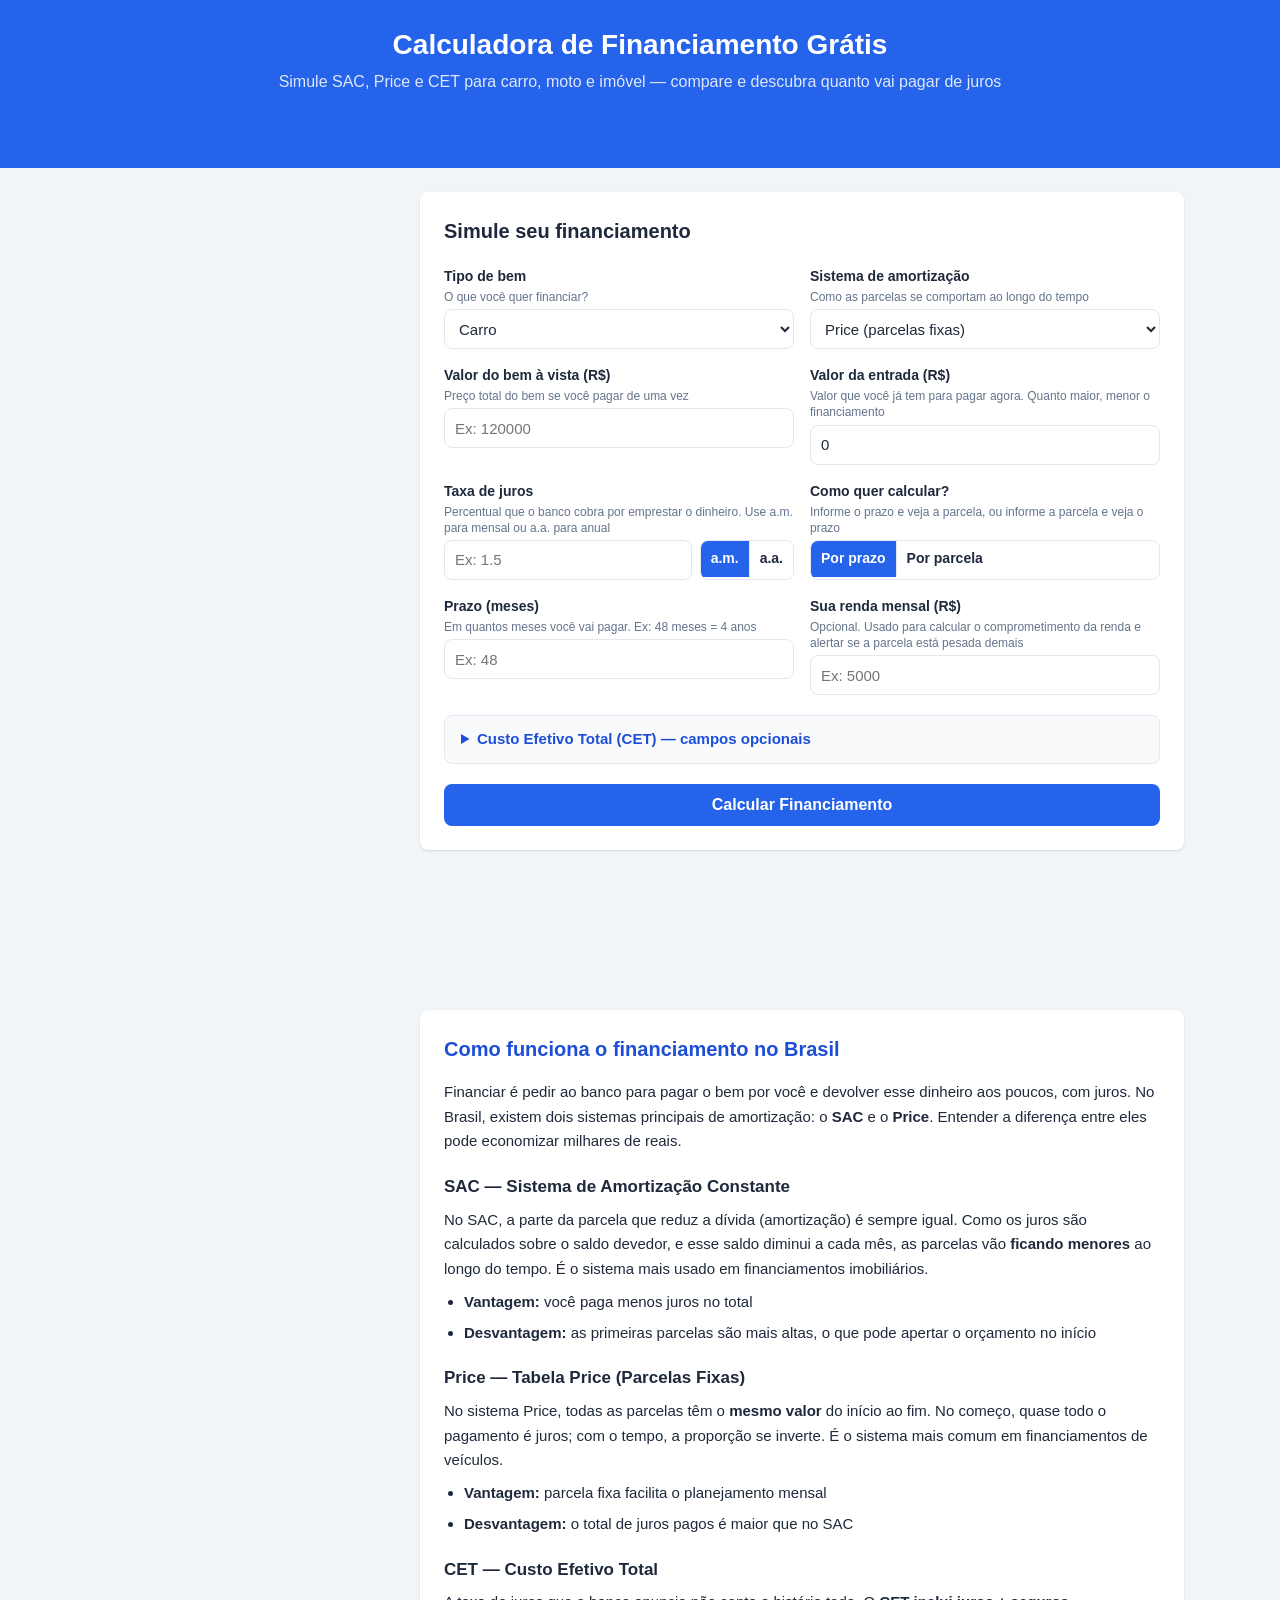
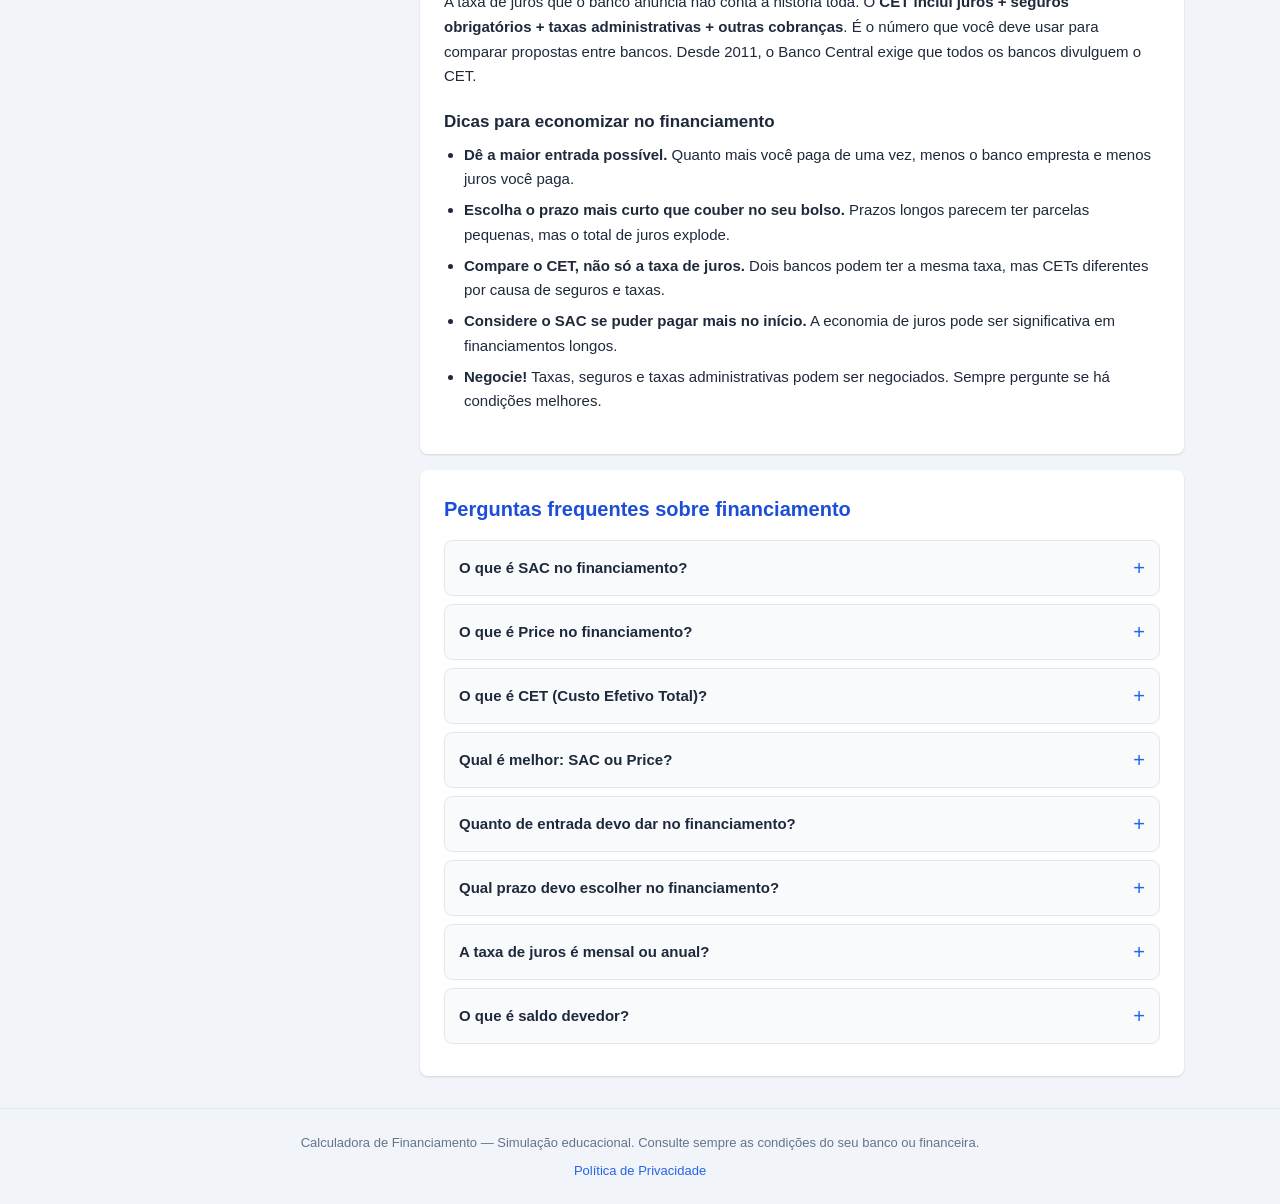
==== index.html @ e9dff0db "Adicionar modo por parcela, análise de comprometimento de renda e alertas" ====
<!DOCTYPE html>
<html lang="pt-BR">
<head>
  <meta charset="UTF-8">
  <meta name="viewport" content="width=device-width, initial-scale=1.0">
  <title>Calculadora de Financiamento Grátis — Simule SAC, Price e CET | Carro, Moto e Imóvel</title>
  <meta name="description" content="Calculadora de financiamento grátis com SAC, Price e CET. Simule parcelas de carro, moto e imóvel, compare os dois sistemas e veja quanto vai pagar de juros.">
  <meta name="keywords" content="calculadora financiamento, simulador financiamento, financiamento carro, financiamento moto, financiamento imóvel, SAC, Price, tabela price, CET, custo efetivo total, parcelas financiamento, juros financiamento, calculadora financiamento habitacional, simulador financiamento veículo">
  <link rel="canonical" href="https://calculadoradefinanciamento.netlify.app">
  <meta name="google-adsense-account" content="ca-pub-4988165679806481">
  <meta property="og:title" content="Calculadora de Financiamento Grátis — Simule SAC, Price e CET">
  <meta property="og:description" content="Simule financiamento de carro, moto e imóvel com SAC, Price e CET. Compare os dois sistemas e descubra quanto vai pagar de juros.">
  <meta property="og:type" content="website">
  <meta property="og:locale" content="pt_BR">
  <meta property="og:url" content="https://calculadoradefinanciamento.netlify.app">
  <meta property="og:site_name" content="Calculadora de Financiamento">
  <meta name="twitter:card" content="summary">
  <meta name="twitter:title" content="Calculadora de Financiamento Grátis — Simule SAC, Price e CET">
  <meta name="twitter:description" content="Simule financiamento de carro, moto e imóvel com SAC, Price e CET. Compare e descubra quanto vai pagar de juros.">
  <script type="application/ld+json">
  {
    "@context": "https://schema.org",
    "@type": "WebApplication",
    "name": "Calculadora de Financiamento",
    "url": "https://calculadoradefinanciamento.netlify.app",
    "description": "Simulador de financiamento brasileiro com SAC, Price e CET para veículos e imóveis",
    "applicationCategory": "FinanceApplication",
    "operatingSystem": "Web Browser",
    "offers": {
      "@type": "Offer",
      "price": "0",
      "priceCurrency": "BRL"
    }
  }
  </script>
  <script type="application/ld+json">
  {
    "@context": "https://schema.org",
    "@type": "FAQPage",
    "mainEntity": [
      {
        "@type": "Question",
        "name": "O que é SAC no financiamento?",
        "acceptedAnswer": {
          "@type": "Answer",
          "text": "SAC (Sistema de Amortização Constante) é um sistema onde a parte de amortização da parcela é sempre igual, mas os juros diminuem ao longo do tempo. Por isso, as parcelas vão ficando menores a cada mês."
        }
      },
      {
        "@type": "Question",
        "name": "O que é Price no financiamento?",
        "acceptedAnswer": {
          "@type": "Answer",
          "text": "O Sistema Price (Tabela Price) é um sistema onde todas as parcelas têm o mesmo valor do início ao fim do financiamento. Isso facilita o planejamento mensal, mas o total de juros pagos costuma ser maior que no SAC."
        }
      },
      {
        "@type": "Question",
        "name": "O que é CET (Custo Efetivo Total)?",
        "acceptedAnswer": {
          "@type": "Answer",
          "text": "O CET é o custo real do financiamento, incluindo não só os juros, mas também seguros obrigatórios, taxas administrativas e outras cobranças. Ele é sempre maior que a taxa de juros nominal e é a melhor forma de comparar propostas de diferentes bancos."
        }
      },
      {
        "@type": "Question",
        "name": "Qual é melhor: SAC ou Price?",
        "acceptedAnswer": {
          "@type": "Answer",
          "text": "No SAC você paga menos juros no total, mas as primeiras parcelas são mais altas. No Price as parcelas são fixas e mais fáceis de planejar, mas o custo total é maior. Use nossa calculadora para comparar os dois e ver qual se adapta melhor ao seu orçamento."
        }
      },
      {
        "@type": "Question",
        "name": "Quanto de entrada devo dar no financiamento?",
        "acceptedAnswer": {
          "@type": "Answer",
          "text": "Recomendamos a maior entrada possível. No mínimo, os bancos costumam exigir 20% para veículos e 20% a 30% para imóveis. Quanto maior a entrada, menor o valor financiado e menor o total de juros pagos."
        }
      },
      {
        "@type": "Question",
        "name": "Qual prazo devo escolher no financiamento?",
        "acceptedAnswer": {
          "@type": "Answer",
          "text": "Escolha o prazo mais curto que caiba no seu orçamento. Prazos longos reduzem a parcela, mas aumentam muito o total de juros. Por exemplo, um financiamento de 48 meses pode custar até 50% menos em juros que um de 72 meses."
        }
      },
      {
        "@type": "Question",
        "name": "A taxa de juros é mensal ou anual?",
        "acceptedAnswer": {
          "@type": "Answer",
          "text": "Depende do banco. Alguns anunciam a taxa anual (a.a.), outros a mensal (a.m.). Para comparar, divida a taxa anual por 12 para ter a equivalente mensal. Por exemplo: 18% a.a. é aproximadamente 1,5% a.m."
        }
      },
      {
        "@type": "Question",
        "name": "O que é saldo devedor?",
        "acceptedAnswer": {
          "@type": "Answer",
          "text": "Saldo devedor é o valor que você ainda deve ao banco. A cada parcela paga, uma parte reduz o saldo devedor (amortização) e outra parte vai para o banco como juros."
        }
      }
    ]
  }
  </script>
  <script type="application/ld+json">
  {
    "@context": "https://schema.org",
    "@type": "BreadcrumbList",
    "itemListElement": [
      {
        "@type": "ListItem",
        "position": 1,
        "name": "Calculadora de Financiamento",
        "item": "https://calculadoradefinanciamento.netlify.app"
      }
    ]
  }
  </script>
  <link rel="stylesheet" href="style.css">

  <script async src="https://pagead2.googlesyndication.com/pagead/js/adsbygoogle.js?client=ca-pub-4988165679806481" crossorigin="anonymous"></script>
</head>
<body>
  <header>
    <div class="container">
      <h1>Calculadora de Financiamento Grátis</h1>
      <p class="subtitle">Simule SAC, Price e CET para carro, moto e imóvel — compare e descubra quanto vai pagar de juros</p>
    </div>
    <div class="ad-slot ad-header container">
      <ins class="adsbygoogle"
        style="display:block"
        data-ad-client="ca-pub-4988165679806481"
        data-ad-slot="XXXXXXXXXX"
        data-ad-format="horizontal"
        data-full-width-responsive="true"></ins>
    </div>
  </header>

  <main class="container">
    <div class="layout">
      <aside class="sidebar">
        <div class="ad-slot ad-sidebar">
          <ins class="adsbygoogle"
            style="display:block"
            data-ad-client="ca-pub-4988165679806481"
            data-ad-slot="XXXXXXXXXX"
            data-ad-format="rectangle"></ins>
        </div>
      </aside>

      <div class="content">
        <section class="form-section">
          <h2>Simule seu financiamento</h2>
          <form id="calc-form" novalidate>
            <div class="form-grid">
              <div class="form-group">
                <label for="tipo-bem">Tipo de bem</label>
                <span class="hint">O que você quer financiar?</span>
                <select id="tipo-bem" required>
                  <option value="carro">Carro</option>
                  <option value="moto">Moto</option>
                  <option value="imovel">Imóvel</option>
                  <option value="outro">Outro</option>
                </select>
              </div>

              <div class="form-group">
                <label for="sistema">Sistema de amortização</label>
                <span class="hint">Como as parcelas se comportam ao longo do tempo</span>
                <select id="sistema" required>
                  <option value="price">Price (parcelas fixas)</option>
                  <option value="sac">SAC (parcelas decrescentes)</option>
                  <option value="comparar">Comparar SAC vs Price</option>
                </select>
              </div>

              <div class="form-group">
                <label for="valor-vista">Valor do bem à vista (R$)</label>
                <span class="hint">Preço total do bem se você pagar de uma vez</span>
                <input type="number" id="valor-vista" min="0" step="0.01" placeholder="Ex: 120000" required>
              </div>

              <div class="form-group">
                <label for="entrada">Valor da entrada (R$)</label>
                <span class="hint">Valor que você já tem para pagar agora. Quanto maior, menor o financiamento</span>
                <input type="number" id="entrada" min="0" step="0.01" value="0" placeholder="Ex: 30000" required>
              </div>

              <div class="form-group">
                <label for="taxa-juros">Taxa de juros</label>
                <span class="hint">Percentual que o banco cobra por emprestar o dinheiro. Use a.m. para mensal ou a.a. para anual</span>
                <div class="input-row">
                  <input type="number" id="taxa-juros" min="0" step="0.01" placeholder="Ex: 1.5" required>
                  <div class="toggle-group">
                    <input type="radio" name="periodo-taxa" id="taxa-mensal" value="monthly" checked>
                    <label for="taxa-mensal" class="toggle-label">a.m.</label>
                    <input type="radio" name="periodo-taxa" id="taxa-anual" value="annual">
                    <label for="taxa-anual" class="toggle-label">a.a.</label>
                  </div>
                </div>
              </div>

              <div class="form-group">
                <label>Como quer calcular?</label>
                <span class="hint">Informe o prazo e veja a parcela, ou informe a parcela e veja o prazo</span>
                <div class="toggle-group mode-toggle">
                  <input type="radio" name="calc-mode" id="mode-prazo" value="prazo" checked>
                  <label for="mode-prazo" class="toggle-label">Por prazo</label>
                  <input type="radio" name="calc-mode" id="mode-parcela" value="parcela">
                  <label for="mode-parcela" class="toggle-label">Por parcela</label>
                </div>
              </div>

              <div class="form-group" id="group-prazo">
                <label for="prazo">Prazo (meses)</label>
                <span class="hint">Em quantos meses você vai pagar. Ex: 48 meses = 4 anos</span>
                <input type="number" id="prazo" min="1" max="420" placeholder="Ex: 48">
              </div>

              <div class="form-group hidden" id="group-parcela">
                <label for="parcela-desejada">Parcela que você pode pagar (R$)</label>
                <span class="hint">Informe o valor mensal que cabe no seu bolso e veja quanto tempo leva e quanto de juros paga</span>
                <input type="number" id="parcela-desejada" min="0" step="0.01" placeholder="Ex: 2000">
              </div>

              <div class="form-group">
                <label for="renda-mensal">Sua renda mensal (R$)</label>
                <span class="hint">Opcional. Usado para calcular o comprometimento da renda e alertar se a parcela está pesada demais</span>
                <input type="number" id="renda-mensal" min="0" step="0.01" placeholder="Ex: 5000">
              </div>
            </div>

            <details class="cet-section">
              <summary>Custo Efetivo Total (CET) — campos opcionais</summary>
              <p class="cet-hint">O CET é o custo real do financiamento. Ele inclui não só os juros, mas também seguros e taxas que o banco cobra. Preencha se quiser saber o custo total real do seu contrato.</p>
              <div class="form-grid">
                <div class="form-group">
                  <label for="seguro-mip">Seguro MIP (R$/mês)</label>
                  <span class="hint">Morte e Invalidez Permanente — seguro obrigatório em imóveis que quita a dívida se algo acontecer com você</span>
                  <input type="number" id="seguro-mip" min="0" step="0.01" value="0">
                </div>
                <div class="form-group">
                  <label for="seguro-dfi">Seguro DFI (R$/mês)</label>
                  <span class="hint">Danos Físicos ao Imóvel — seguro contra incêndio, desabamento etc. Obrigatório em financiamento imobiliário</span>
                  <input type="number" id="seguro-dfi" min="0" step="0.01" value="0">
                </div>
                <div class="form-group">
                  <label for="taxa-adm">Taxa administrativa (R$/mês)</label>
                  <span class="hint">Taxa mensal que o banco cobra para manter o contrato ativo</span>
                  <input type="number" id="taxa-adm" min="0" step="0.01" value="0">
                </div>
                <div class="form-group">
                  <label for="taxa-abertura">Tx. abert. crédito (R$ único)</label>
                  <span class="hint">Taxa cobrada uma única vez na assinatura do contrato, descontada do valor liberado</span>
                  <input type="number" id="taxa-abertura" min="0" step="0.01" value="0">
                </div>
              </div>
            </details>

            <div id="form-error" class="form-error hidden" role="alert"></div>

            <button type="submit" class="btn-primary">Calcular Financiamento</button>
          </form>
        </section>

        <div class="ad-slot ad-mid">
          <ins class="adsbygoogle"
            style="display:block"
            data-ad-client="ca-pub-4988165679806481"
            data-ad-slot="XXXXXXXXXX"
            data-ad-format="auto"
            data-full-width-responsive="true"></ins>
        </div>

        <section id="results" class="results hidden" aria-live="polite"></section>

        <div class="ad-slot ad-bottom">
          <ins class="adsbygoogle"
            style="display:block"
            data-ad-client="ca-pub-4988165679806481"
            data-ad-slot="XXXXXXXXXX"
            data-ad-format="auto"
            data-full-width-responsive="true"></ins>
        </div>

        <section class="content-section">
          <h2>Como funciona o financiamento no Brasil</h2>
          <p>Financiar é pedir ao banco para pagar o bem por você e devolver esse dinheiro aos poucos, com juros. No Brasil, existem dois sistemas principais de amortização: o <strong>SAC</strong> e o <strong>Price</strong>. Entender a diferença entre eles pode economizar milhares de reais.</p>

          <h3>SAC — Sistema de Amortização Constante</h3>
          <p>No SAC, a parte da parcela que reduz a dívida (amortização) é sempre igual. Como os juros são calculados sobre o saldo devedor, e esse saldo diminui a cada mês, as parcelas vão <strong>ficando menores</strong> ao longo do tempo. É o sistema mais usado em financiamentos imobiliários.</p>
          <ul>
            <li><strong>Vantagem:</strong> você paga menos juros no total</li>
            <li><strong>Desvantagem:</strong> as primeiras parcelas são mais altas, o que pode apertar o orçamento no início</li>
          </ul>

          <h3>Price — Tabela Price (Parcelas Fixas)</h3>
          <p>No sistema Price, todas as parcelas têm o <strong>mesmo valor</strong> do início ao fim. No começo, quase todo o pagamento é juros; com o tempo, a proporção se inverte. É o sistema mais comum em financiamentos de veículos.</p>
          <ul>
            <li><strong>Vantagem:</strong> parcela fixa facilita o planejamento mensal</li>
            <li><strong>Desvantagem:</strong> o total de juros pagos é maior que no SAC</li>
          </ul>

          <h3>CET — Custo Efetivo Total</h3>
          <p>A taxa de juros que o banco anuncia não conta a história toda. O <strong>CET inclui juros + seguros obrigatórios + taxas administrativas + outras cobranças</strong>. É o número que você deve usar para comparar propostas entre bancos. Desde 2011, o Banco Central exige que todos os bancos divulguem o CET.</p>

          <h3>Dicas para economizar no financiamento</h3>
          <ul>
            <li><strong>Dê a maior entrada possível.</strong> Quanto mais você paga de uma vez, menos o banco empresta e menos juros você paga.</li>
            <li><strong>Escolha o prazo mais curto que couber no seu bolso.</strong> Prazos longos parecem ter parcelas pequenas, mas o total de juros explode.</li>
            <li><strong>Compare o CET, não só a taxa de juros.</strong> Dois bancos podem ter a mesma taxa, mas CETs diferentes por causa de seguros e taxas.</li>
            <li><strong>Considere o SAC se puder pagar mais no início.</strong> A economia de juros pode ser significativa em financiamentos longos.</li>
            <li><strong>Negocie!</strong> Taxas, seguros e taxas administrativas podem ser negociados. Sempre pergunte se há condições melhores.</li>
          </ul>
        </section>

        <section class="content-section faq-section">
          <h2>Perguntas frequentes sobre financiamento</h2>

          <details class="faq-item">
            <summary>O que é SAC no financiamento?</summary>
            <p>SAC (Sistema de Amortização Constante) é um sistema onde a parte de amortização da parcela é sempre igual, mas os juros diminuem ao longo do tempo. Por isso, as parcelas vão ficando menores a cada mês.</p>
          </details>

          <details class="faq-item">
            <summary>O que é Price no financiamento?</summary>
            <p>O Sistema Price (Tabela Price) é um sistema onde todas as parcelas têm o mesmo valor do início ao fim do financiamento. Isso facilita o planejamento mensal, mas o total de juros pagos costuma ser maior que no SAC.</p>
          </details>

          <details class="faq-item">
            <summary>O que é CET (Custo Efetivo Total)?</summary>
            <p>O CET é o custo real do financiamento, incluindo não só os juros, mas também seguros obrigatórios, taxas administrativas e outras cobranças. Ele é sempre maior que a taxa de juros nominal e é a melhor forma de comparar propostas de diferentes bancos.</p>
          </details>

          <details class="faq-item">
            <summary>Qual é melhor: SAC ou Price?</summary>
            <p>No SAC você paga menos juros no total, mas as primeiras parcelas são mais altas. No Price as parcelas são fixas e mais fáceis de planejar, mas o custo total é maior. Use nossa calculadora para comparar os dois e ver qual se adapta melhor ao seu orçamento.</p>
          </details>

          <details class="faq-item">
            <summary>Quanto de entrada devo dar no financiamento?</summary>
            <p>Recomendamos a maior entrada possível. No mínimo, os bancos costumam exigir 20% para veículos e 20% a 30% para imóveis. Quanto maior a entrada, menor o valor financiado e menor o total de juros pagos.</p>
          </details>

          <details class="faq-item">
            <summary>Qual prazo devo escolher no financiamento?</summary>
            <p>Escolha o prazo mais curto que caiba no seu orçamento. Prazos longos reduzem a parcela, mas aumentam muito o total de juros. Por exemplo, um financiamento de 48 meses pode custar até 50% menos em juros que um de 72 meses, para a mesma taxa.</p>
          </details>

          <details class="faq-item">
            <summary>A taxa de juros é mensal ou anual?</summary>
            <p>Depende do banco. Alguns anunciam a taxa anual (a.a.), outros a mensal (a.m.). Para comparar, divida a taxa anual por 12 para ter a equivalente mensal. Por exemplo: 18% a.a. ≈ 1,5% a.m. Essa conversão é aproximada — a taxa mensal real é ligeiramente menor.</p>
          </details>

          <details class="faq-item">
            <summary>O que é saldo devedor?</summary>
            <p>Saldo devedor é o valor que você ainda deve ao banco. A cada parcela paga, uma parte reduz o saldo devedor (amortização) e outra parte vai para o banco como juros. Acompanhar o saldo devedor ajuda a entender quanto ainda falta pagar.</p>
          </details>
        </section>
      </div>
    </div>
  </main>

  <footer>
    <div class="container">
      <p>Calculadora de Financiamento — Simulação educacional. Consulte sempre as condições do seu banco ou financeira.</p>
      <p class="footer-links"><a href="privacidade.html">Política de Privacidade</a></p>
    </div>
  </footer>

  <script src="app.js"></script>
</body>
</html>
---- style.css ----
:root {
  --primary: #2563eb;
  --primary-dark: #1d4ed8;
  --primary-light: #dbeafe;
  --success: #059669;
  --success-light: #d1fae5;
  --danger: #dc2626;
  --danger-light: #fee2e2;
  --warning: #d97706;
  --warning-light: #fef3c7;
  --success: #059669;
  --success-light: #d1fae5;
  --info: #0284c7;
  --info-light: #e0f2fe;;
  --bg: #f1f5f9;
  --surface: #ffffff;
  --text: #1e293b;
  --text-muted: #64748b;
  --border: #e2e8f0;
  --shadow: 0 1px 3px rgba(0, 0, 0, 0.08), 0 1px 2px rgba(0, 0, 0, 0.06);
  --shadow-md: 0 4px 6px rgba(0, 0, 0, 0.07), 0 2px 4px rgba(0, 0, 0, 0.06);
  --radius: 8px;
}

*,
*::before,
*::after {
  box-sizing: border-box;
  margin: 0;
  padding: 0;
}

body {
  font-family: -apple-system, BlinkMacSystemFont, "Segoe UI", Roboto, "Helvetica Neue", Arial, sans-serif;
  background: var(--bg);
  color: var(--text);
  line-height: 1.5;
  min-height: 100vh;
}

.container {
  max-width: 1120px;
  margin: 0 auto;
  padding: 0 16px;
}

.hidden {
  display: none !important;
}

header {
  background: var(--primary);
  color: #fff;
  padding: 24px 0 12px;
  text-align: center;
}

header h1 {
  font-size: 1.75rem;
  font-weight: 700;
}

header .subtitle {
  font-size: 1rem;
  opacity: 0.85;
  margin-top: 4px;
}

.layout {
  display: flex;
  gap: 24px;
  margin-top: 24px;
  align-items: flex-start;
}

.sidebar {
  width: 300px;
  flex-shrink: 0;
  position: sticky;
  top: 16px;
}

.content {
  flex: 1;
  min-width: 0;
}

.form-section {
  background: var(--surface);
  border-radius: var(--radius);
  box-shadow: var(--shadow);
  padding: 24px;
}

.form-section h2 {
  font-size: 1.25rem;
  margin-bottom: 20px;
}

.form-grid {
  display: grid;
  grid-template-columns: 1fr 1fr;
  gap: 16px;
}

.form-group {
  display: flex;
  flex-direction: column;
}

.form-group label {
  font-size: 0.875rem;
  font-weight: 600;
  margin-bottom: 2px;
  color: var(--text);
}

.form-group .hint {
  font-size: 0.75rem;
  color: var(--text-muted);
  margin-bottom: 4px;
  line-height: 1.35;
}

.form-group input[type="number"],
.form-group select {
  height: 40px;
  padding: 0 10px;
  border: 1px solid var(--border);
  border-radius: var(--radius);
  font-size: 0.9375rem;
  background: #fff;
  color: var(--text);
  transition: border-color 0.15s;
}

.form-group input[type="number"]:focus,
.form-group select:focus {
  outline: none;
  border-color: var(--primary);
  box-shadow: 0 0 0 3px var(--primary-light);
}

.input-row {
  display: flex;
  gap: 8px;
  align-items: center;
}

.input-row input[type="number"] {
  flex: 1;
}

.toggle-group {
  display: flex;
  border: 1px solid var(--border);
  border-radius: var(--radius);
  overflow: hidden;
  height: 40px;
}

.toggle-group input[type="radio"] {
  display: none;
}

.toggle-label {
  padding: 0 10px;
  display: flex;
  align-items: center;
  font-size: 0.8125rem;
  font-weight: 600;
  cursor: pointer;
  background: #fff;
  color: var(--text-muted);
  transition: background 0.15s, color 0.15s;
  white-space: nowrap;
  border-right: 1px solid var(--border);
}

.toggle-label:last-of-type {
  border-right: none;
}

.toggle-group input[type="radio"]:checked + .toggle-label {
  background: var(--primary);
  color: #fff;
}

.cet-section {
  margin-top: 20px;
  border: 1px solid var(--border);
  border-radius: var(--radius);
  padding: 12px 16px;
  background: #f8fafc;
}

.cet-section summary {
  cursor: pointer;
  font-weight: 600;
  font-size: 0.9375rem;
  color: var(--primary-dark);
  user-select: none;
}

.cet-hint {
  font-size: 0.8125rem;
  color: var(--text-muted);
  margin: 8px 0 12px;
}

.cet-section .form-grid {
  margin-top: 0;
}

.form-error {
  background: var(--danger-light);
  color: var(--danger);
  border-radius: var(--radius);
  padding: 10px 14px;
  font-size: 0.875rem;
  font-weight: 600;
  margin-top: 16px;
}

.btn-primary {
  display: block;
  width: 100%;
  margin-top: 20px;
  padding: 12px;
  background: var(--primary);
  color: #fff;
  font-size: 1rem;
  font-weight: 700;
  border: none;
  border-radius: var(--radius);
  cursor: pointer;
  transition: background 0.15s;
}

.btn-primary:hover {
  background: var(--primary-dark);
}

.btn-primary:active {
  transform: translateY(1px);
}

.ad-slot {
  text-align: center;
  margin: 16px 0;
  min-height: 50px;
}

.ad-header {
  margin-top: 12px;
  margin-bottom: 0;
}

.ad-sidebar {
  min-height: 250px;
}

.results {
  background: var(--surface);
  border-radius: var(--radius);
  box-shadow: var(--shadow);
  padding: 24px;
  margin-top: 16px;
}

.results h2 {
  font-size: 1.25rem;
  margin-bottom: 16px;
}

.results h3 {
  font-size: 1.0625rem;
  margin: 20px 0 12px;
}

.summary-cards {
  display: grid;
  grid-template-columns: repeat(auto-fit, minmax(160px, 1fr));
  gap: 12px;
  margin-bottom: 8px;
}

.card {
  background: #f8fafc;
  border: 1px solid var(--border);
  border-radius: var(--radius);
  padding: 14px;
  display: flex;
  flex-direction: column;
  gap: 4px;
}

.card.highlight-danger {
  border-color: var(--danger);
  background: var(--danger-light);
}

.card.highlight-warning {
  border-color: var(--warning);
  background: var(--warning-light);
}

.card-label {
  font-size: 0.75rem;
  font-weight: 600;
  text-transform: uppercase;
  letter-spacing: 0.03em;
  color: var(--text-muted);
}

.card.highlight-danger .card-label,
.card.highlight-warning .card-label,
.card.highlight-success .card-label {
  color: var(--text);
}

.card.highlight-success {
  border-color: var(--success);
  background: var(--success-light);
}

.card-value {
  font-size: 1.125rem;
  font-weight: 700;
  color: var(--text);
}

.card-hint {
  display: inline-flex;
  align-items: center;
  justify-content: center;
  width: 14px;
  height: 14px;
  font-size: 0.625rem;
  font-weight: 700;
  border-radius: 50%;
  background: var(--border);
  color: var(--text-muted);
  cursor: help;
  vertical-align: middle;
  margin-left: 2px;
}

.card-explain {
  font-size: 0.6875rem;
  color: var(--text-muted);
  line-height: 1.3;
}

.comparison {
  display: grid;
  grid-template-columns: 1fr 1fr;
  gap: 16px;
  margin-bottom: 8px;
}

.comp-col {
  border: 2px solid var(--border);
  border-radius: var(--radius);
  padding: 16px;
  background: #f8fafc;
}

.comp-col.cheaper {
  border-color: var(--success);
  background: var(--success-light);
}

.comp-col h3 {
  margin: 0 0 12px;
  font-size: 1.0625rem;
}

.comp-col h3 small {
  font-weight: 400;
  font-size: 0.8125rem;
  color: var(--text-muted);
}

.comp-metrics {
  display: flex;
  flex-direction: column;
  gap: 8px;
}

.comp-metric {
  display: flex;
  justify-content: space-between;
  align-items: baseline;
  gap: 8px;
  font-size: 0.875rem;
  flex-wrap: wrap;
}

.comp-metric:has(.comp-metric-explain) {
  flex-direction: column;
  gap: 0;
}

.comp-metric:has(.comp-metric-explain) .comp-metric-label,
.comp-metric:has(.comp-metric-explain) .comp-metric-value {
  display: inline;
}

.comp-metric-label {
  color: var(--text-muted);
}

.comp-metric-value {
  font-weight: 700;
}

.comp-metric-hint {
  display: inline-flex;
  align-items: center;
  justify-content: center;
  width: 13px;
  height: 13px;
  font-size: 0.5625rem;
  font-weight: 700;
  border-radius: 50%;
  background: var(--border);
  color: var(--text-muted);
  cursor: help;
  vertical-align: middle;
  margin-left: 2px;
}

.comp-metric-explain {
  font-size: 0.6875rem;
  color: var(--text-muted);
  line-height: 1.3;
  grid-column: 1 / -1;
}

.economy-badge {
  margin-top: 12px;
  background: var(--success);
  color: #fff;
  padding: 8px 12px;
  border-radius: var(--radius);
  font-size: 0.875rem;
  font-weight: 700;
  text-align: center;
}

.table-tabs {
  display: flex;
  gap: 0;
  margin: 16px 0 0;
  border-bottom: 2px solid var(--border);
}

.table-tabs .tab {
  padding: 8px 20px;
  background: transparent;
  border: none;
  font-size: 0.9375rem;
  font-weight: 600;
  color: var(--text-muted);
  cursor: pointer;
  border-bottom: 2px solid transparent;
  margin-bottom: -2px;
  transition: color 0.15s, border-color 0.15s;
}

.table-tabs .tab:hover {
  color: var(--primary);
}

.table-tabs .tab.active {
  color: var(--primary);
  border-bottom-color: var(--primary);
}

.table-scroll,
.table-content {
  overflow-x: auto;
  margin-top: 8px;
}

.ad-mid,
.ad-bottom {
  margin: 20px 0;
}

.results table {
  width: 100%;
  border-collapse: collapse;
  font-size: 0.875rem;
  margin-top: 4px;
}

.results th,
.results td {
  padding: 8px 12px;
  text-align: right;
  white-space: nowrap;
}

.results th {
  background: var(--primary);
  color: #fff;
  font-weight: 600;
  position: sticky;
  top: 0;
}

.results th .th-label {
  display: block;
}

.results th .th-hint {
  display: block;
  font-weight: 400;
  font-size: 0.625rem;
  opacity: 0.8;
  margin-top: 1px;
}

.results th:first-child,
.results td:first-child {
  text-align: center;
}

.results tbody tr:nth-child(even) {
  background: #f8fafc;
}

.results tbody tr:hover {
  background: var(--primary-light);
}

.results .disclaimer {
  font-size: 0.75rem;
  color: var(--text-muted);
  margin-top: 20px;
  text-align: center;
  font-style: italic;
}

footer {
  text-align: center;
  padding: 24px 16px;
  font-size: 0.8125rem;
  color: var(--text-muted);
  margin-top: 32px;
  border-top: 1px solid var(--border);
}

.footer-links {
  margin-top: 8px;
}

.footer-links a {
  color: var(--primary);
  text-decoration: none;
}

.footer-links a:hover {
  text-decoration: underline;
}

.privacy-content {
  max-width: 720px;
  margin: 32px auto;
  background: var(--surface);
  border-radius: var(--radius);
  box-shadow: var(--shadow);
  padding: 32px 24px;
}

.privacy-updated {
  font-size: 0.8125rem;
  color: var(--text-muted);
  margin-bottom: 20px;
}

.privacy-content h2 {
  font-size: 1.125rem;
  margin: 24px 0 8px;
  color: var(--primary-dark);
}

.privacy-content p {
  font-size: 0.9375rem;
  line-height: 1.6;
  margin-bottom: 8px;
}

.privacy-content ul {
  margin: 8px 0 12px 20px;
  font-size: 0.9375rem;
  line-height: 1.6;
}

.privacy-content li {
  margin-bottom: 4px;
}

.privacy-content a {
  color: var(--primary);
  text-decoration: none;
}

.privacy-content a:hover {
  text-decoration: underline;
}

.privacy-back {
  margin-top: 32px;
  text-align: center;
  text-decoration: none;
  display: inline-block;
  width: auto;
  padding: 10px 24px;
}

.content-section {
  background: var(--surface);
  border-radius: var(--radius);
  box-shadow: var(--shadow);
  padding: 24px;
  margin-top: 16px;
}

.content-section h2 {
  font-size: 1.25rem;
  margin-bottom: 16px;
  color: var(--primary-dark);
}

.content-section h3 {
  font-size: 1.0625rem;
  margin: 20px 0 8px;
  color: var(--text);
}

.content-section p {
  font-size: 0.9375rem;
  line-height: 1.65;
  margin-bottom: 8px;
  color: var(--text);
}

.content-section ul {
  margin: 8px 0 16px 20px;
  font-size: 0.9375rem;
  line-height: 1.65;
}

.content-section li {
  margin-bottom: 6px;
}

.faq-section {
  background: var(--surface);
  border-radius: var(--radius);
  box-shadow: var(--shadow);
  padding: 24px;
  margin-top: 16px;
}

.faq-section h2 {
  font-size: 1.25rem;
  margin-bottom: 16px;
  color: var(--primary-dark);
}

.faq-item {
  border: 1px solid var(--border);
  border-radius: var(--radius);
  margin-bottom: 8px;
  background: #f8fafc;
}

.faq-item summary {
  cursor: pointer;
  font-weight: 600;
  font-size: 0.9375rem;
  padding: 12px 14px;
  color: var(--text);
  user-select: none;
  list-style: none;
  display: flex;
  justify-content: space-between;
  align-items: center;
}

.faq-item summary::after {
  content: "+";
  font-size: 1.25rem;
  font-weight: 400;
  color: var(--primary);
  flex-shrink: 0;
  margin-left: 8px;
}

.faq-item[open] summary::after {
  content: "−";
}

.faq-item summary::-webkit-details-marker {
  display: none;
}

.faq-item p {
  padding: 0 14px 12px;
  font-size: 0.9375rem;
  line-height: 1.65;
  color: var(--text);
}

.mode-toggle {
  width: 100%;
}

.income-alert {
  border-radius: var(--radius);
  padding: 14px 16px;
  margin-bottom: 16px;
  border-left: 4px solid;
}

.income-alert.alert-safe {
  background: var(--success-light);
  border-color: var(--success);
}

.income-alert.alert-attention {
  background: var(--warning-light);
  border-color: var(--warning);
}

.income-alert.alert-danger {
  background: var(--danger-light);
  border-color: var(--danger);
}

.income-alert.alert-critical {
  background: var(--danger-light);
  border-color: #7f1d1d;
  background: linear-gradient(135deg, var(--danger-light), #fecaca);
}

.alert-header {
  display: flex;
  justify-content: space-between;
  align-items: center;
  margin-bottom: 6px;
}

.alert-label {
  font-weight: 700;
  font-size: 0.9375rem;
}

.alert-safe .alert-label { color: #065f46; }
.alert-attention .alert-label { color: #92400e; }
.alert-danger .alert-label { color: #991b1b; }
.alert-critical .alert-label { color: #7f1d1d; }

.alert-percent {
  font-weight: 700;
  font-size: 1rem;
}

.alert-safe .alert-percent { color: var(--success); }
.alert-attention .alert-percent { color: var(--warning); }
.alert-danger .alert-percent { color: var(--danger); }
.alert-critical .alert-percent { color: #7f1d1d; }

.alert-message {
  font-size: 0.875rem;
  line-height: 1.5;
  margin: 0;
}

@media (max-width: 768px) {
  .layout {
    flex-direction: column;
  }

  .sidebar {
    display: none;
  }

  .form-grid {
    grid-template-columns: 1fr;
  }

  .comparison {
    grid-template-columns: 1fr;
  }

  .summary-cards {
    grid-template-columns: 1fr 1fr;
  }

  header h1 {
    font-size: 1.375rem;
  }

  header .subtitle {
    font-size: 0.875rem;
  }

  .ad-header {
    display: none;
  }
}

@media (max-width: 480px) {
  .summary-cards {
    grid-template-columns: 1fr;
  }

  .comp-metric {
    flex-direction: column;
    gap: 2px;
  }

  .table-tabs .tab {
    padding: 8px 12px;
    font-size: 0.875rem;
  }
}
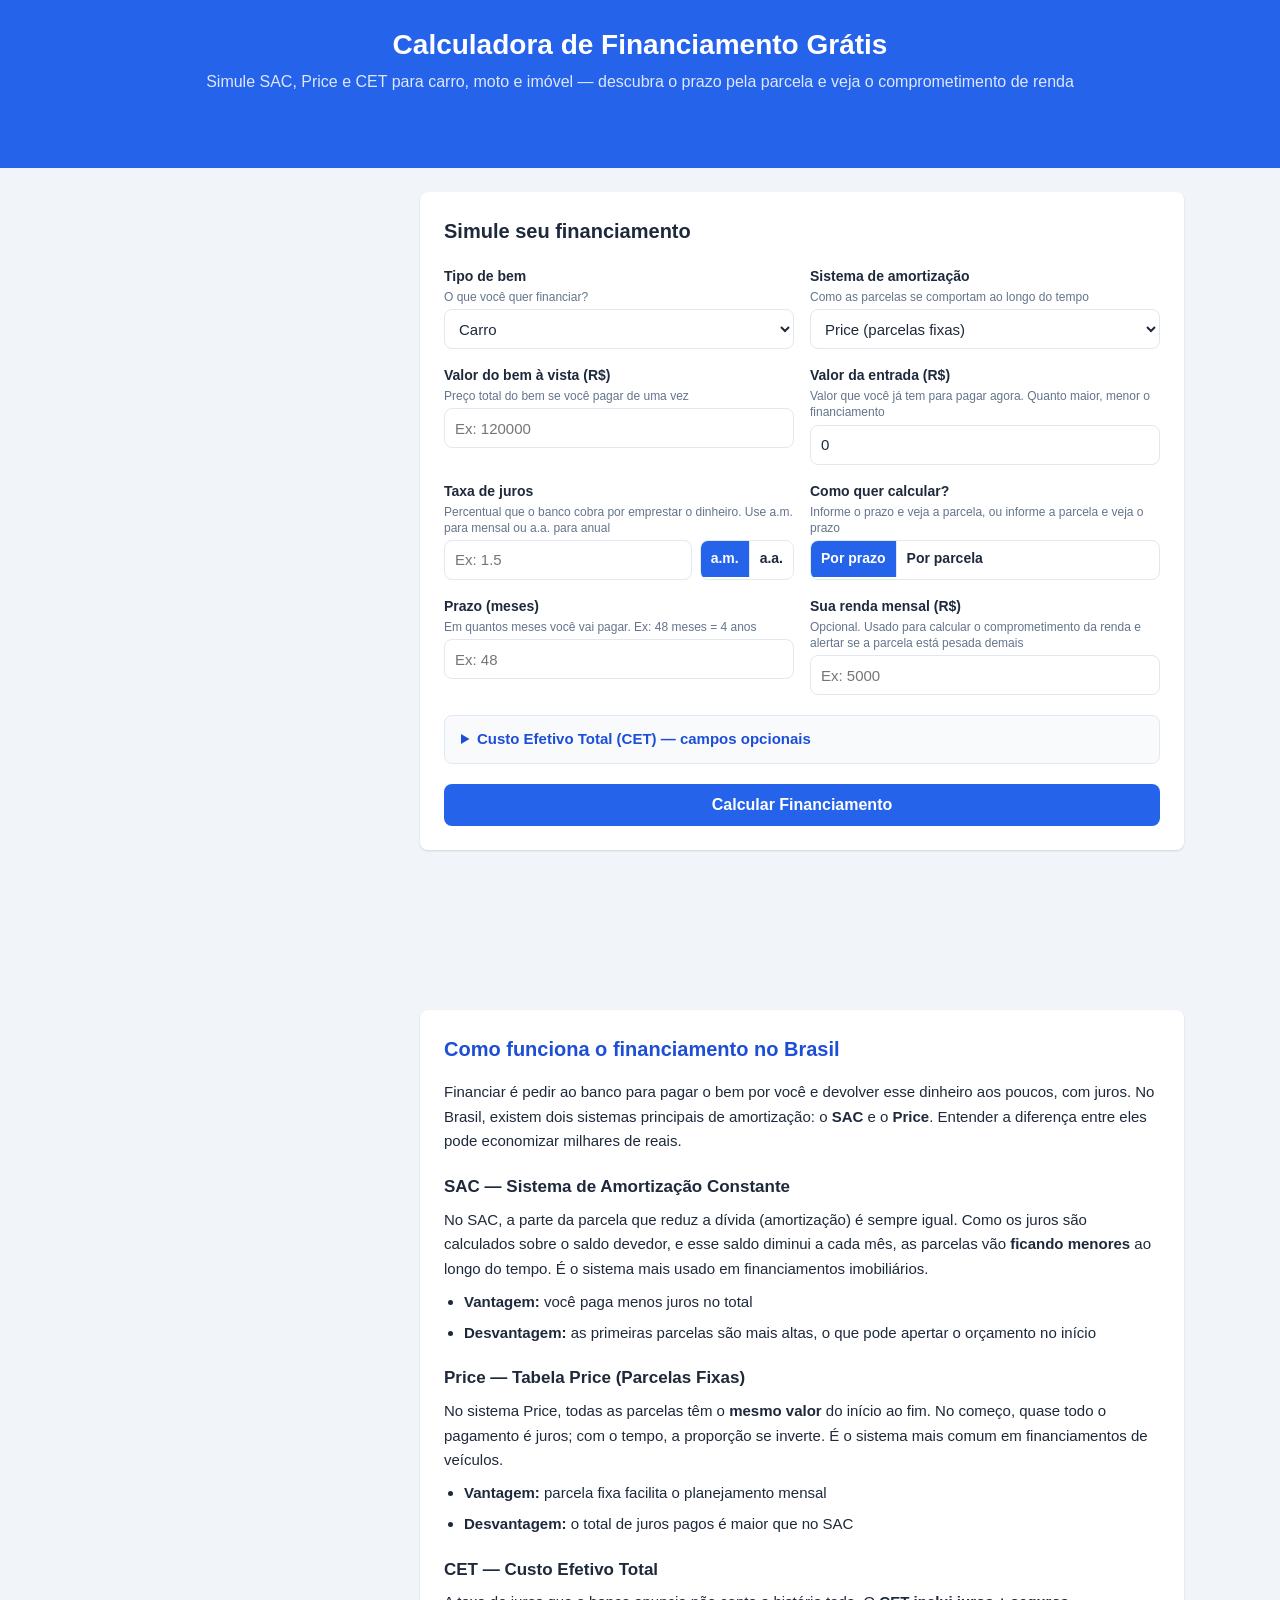
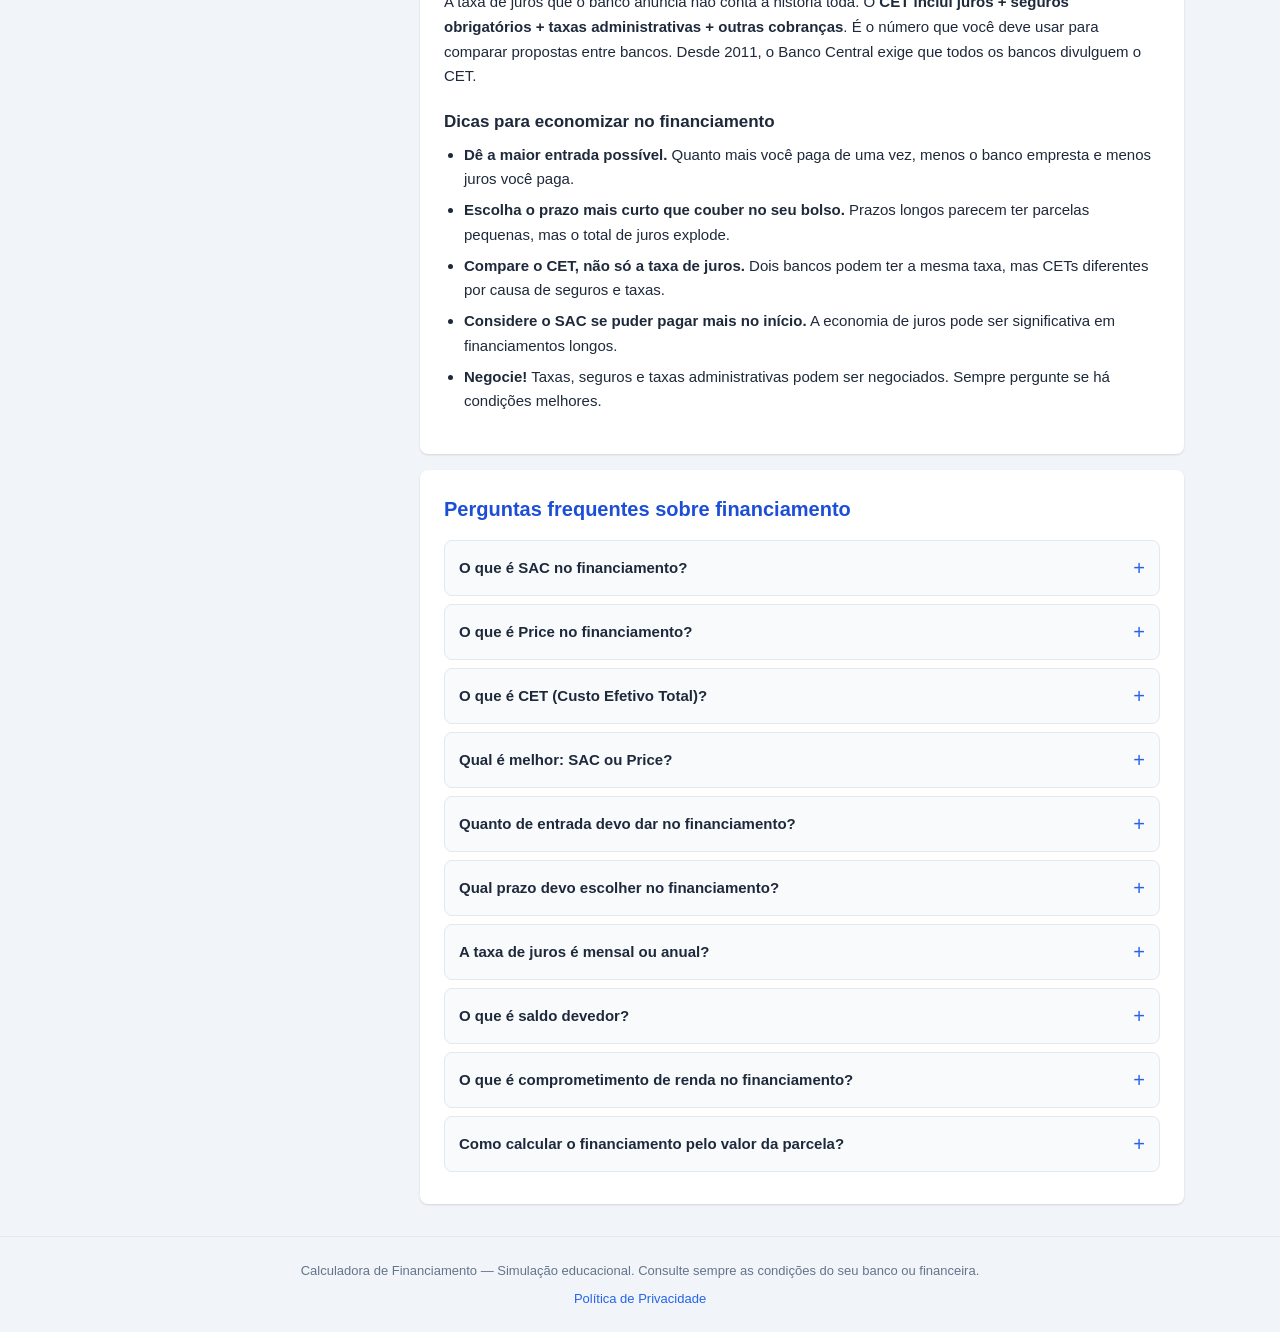
==== commit c9427a80: "Atualizar SEO: title, description, keywords, FAQ Schema e FAQ visível com comprometimento de renda e" ====
--- a/index.html
+++ b/index.html
@@ -3,20 +3,20 @@
 <head>
   <meta charset="UTF-8">
   <meta name="viewport" content="width=device-width, initial-scale=1.0">
-  <title>Calculadora de Financiamento Grátis — Simule SAC, Price e CET | Carro, Moto e Imóvel</title>
-  <meta name="description" content="Calculadora de financiamento grátis com SAC, Price e CET. Simule parcelas de carro, moto e imóvel, compare os dois sistemas e veja quanto vai pagar de juros.">
-  <meta name="keywords" content="calculadora financiamento, simulador financiamento, financiamento carro, financiamento moto, financiamento imóvel, SAC, Price, tabela price, CET, custo efetivo total, parcelas financiamento, juros financiamento, calculadora financiamento habitacional, simulador financiamento veículo">
+  <title>Calculadora de Financiamento Grátis — Simule Parcelas, SAC, Price, CET e Comprometimento de Renda</title>
+  <meta name="description" content="Calculadora de financiamento grátis com SAC, Price e CET. Simule parcelas de carro, moto e imóvel, descubra o prazo pelo valor da parcela, veja o comprometimento de renda e quanto vai pagar de juros.">
+  <meta name="keywords" content="calculadora financiamento, simulador financiamento, financiamento carro, financiamento moto, financiamento imóvel, SAC, Price, tabela price, CET, custo efetivo total, parcelas financiamento, juros financiamento, calculadora financiamento habitacional, simulador financiamento veículo, comprometimento de renda, parcela cabe no bolso, calcular prazo pela parcela">
   <link rel="canonical" href="https://calculadoradefinanciamento.netlify.app">
   <meta name="google-adsense-account" content="ca-pub-4988165679806481">
-  <meta property="og:title" content="Calculadora de Financiamento Grátis — Simule SAC, Price e CET">
-  <meta property="og:description" content="Simule financiamento de carro, moto e imóvel com SAC, Price e CET. Compare os dois sistemas e descubra quanto vai pagar de juros.">
+  <meta property="og:title" content="Calculadora de Financiamento Grátis — Simule Parcelas e Comprometimento de Renda">
+  <meta property="og:description" content="Simule financiamento de carro, moto e imóvel com SAC, Price e CET. Descubra o prazo pela parcela, veja o comprometimento de renda e quanto vai pagar de juros.">
   <meta property="og:type" content="website">
   <meta property="og:locale" content="pt_BR">
   <meta property="og:url" content="https://calculadoradefinanciamento.netlify.app">
   <meta property="og:site_name" content="Calculadora de Financiamento">
   <meta name="twitter:card" content="summary">
-  <meta name="twitter:title" content="Calculadora de Financiamento Grátis — Simule SAC, Price e CET">
-  <meta name="twitter:description" content="Simule financiamento de carro, moto e imóvel com SAC, Price e CET. Compare e descubra quanto vai pagar de juros.">
+  <meta name="twitter:title" content="Calculadora de Financiamento Grátis — Simule Parcelas e Comprometimento de Renda">
+  <meta name="twitter:description" content="Simule financiamento de carro, moto e imóvel com SAC, Price e CET. Descubra o prazo pela parcela e veja o comprometimento de renda.">
   <script type="application/ld+json">
   {
     "@context": "https://schema.org",
@@ -101,6 +101,22 @@
           "@type": "Answer",
           "text": "Saldo devedor é o valor que você ainda deve ao banco. A cada parcela paga, uma parte reduz o saldo devedor (amortização) e outra parte vai para o banco como juros."
         }
+      },
+      {
+        "@type": "Question",
+        "name": "O que é comprometimento de renda no financiamento?",
+        "acceptedAnswer": {
+          "@type": "Answer",
+          "text": "É o percentual da sua renda mensal que vai para a parcela do financiamento. Recomenda-se que não ultrapasse 30%. Acima de 50%, o financiamento é considerado insustentável e pode comprometer seu padrão de vida."
+        }
+      },
+      {
+        "@type": "Question",
+        "name": "Como calcular o financiamento pelo valor da parcela?",
+        "acceptedAnswer": {
+          "@type": "Answer",
+          "text": "Informe o valor que você pode pagar por mês e a calculadora descobre o prazo necessário e o total de juros. Isso ajuda a saber se a parcela cabe no seu bolso antes de fechar o contrato."
+        }
       }
     ]
   }
@@ -127,7 +143,7 @@
   <header>
     <div class="container">
       <h1>Calculadora de Financiamento Grátis</h1>
-      <p class="subtitle">Simule SAC, Price e CET para carro, moto e imóvel — compare e descubra quanto vai pagar de juros</p>
+      <p class="subtitle">Simule SAC, Price e CET para carro, moto e imóvel — descubra o prazo pela parcela e veja o comprometimento de renda</p>
     </div>
     <div class="ad-slot ad-header container">
       <ins class="adsbygoogle"
@@ -359,6 +375,16 @@
             <summary>O que é saldo devedor?</summary>
             <p>Saldo devedor é o valor que você ainda deve ao banco. A cada parcela paga, uma parte reduz o saldo devedor (amortização) e outra parte vai para o banco como juros. Acompanhar o saldo devedor ajuda a entender quanto ainda falta pagar.</p>
           </details>
+
+          <details class="faq-item">
+            <summary>O que é comprometimento de renda no financiamento?</summary>
+            <p>É o percentual da sua renda mensal que vai para a parcela do financiamento. Recomenda-se que não ultrapasse 30% da sua renda. Acima de 50%, o financiamento é considerado insustentável e pode comprometer severamente seu padrão de vida e capacidade de poupança.</p>
+          </details>
+
+          <details class="faq-item">
+            <summary>Como calcular o financiamento pelo valor da parcela?</summary>
+            <p>Use o modo "Por parcela" na calculadora. Informe o valor que você pode pagar por mês e a ferramenta descobre automaticamente o prazo necessário e o total de juros. Assim você sabe se a parcela realmente cabe no seu bolso antes de fechar o contrato.</p>
+          </details>
         </section>
       </div>
     </div>
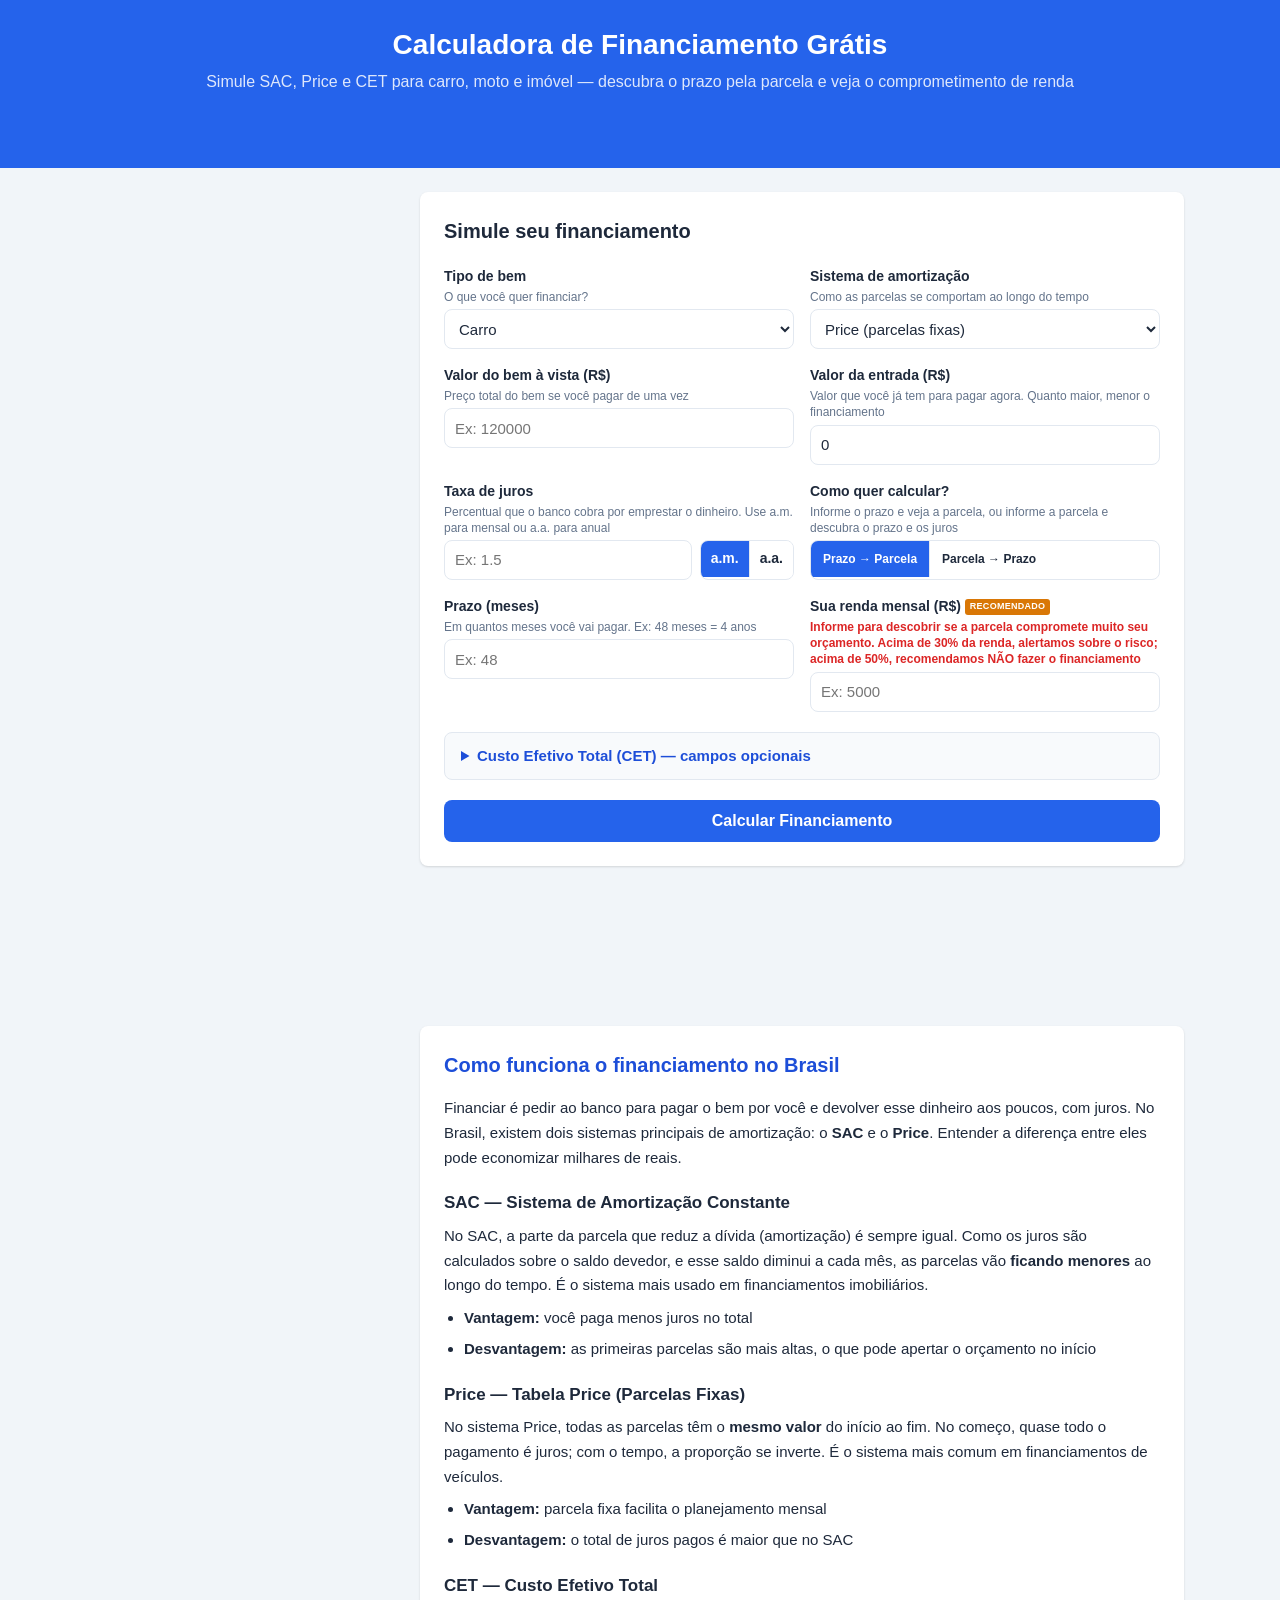
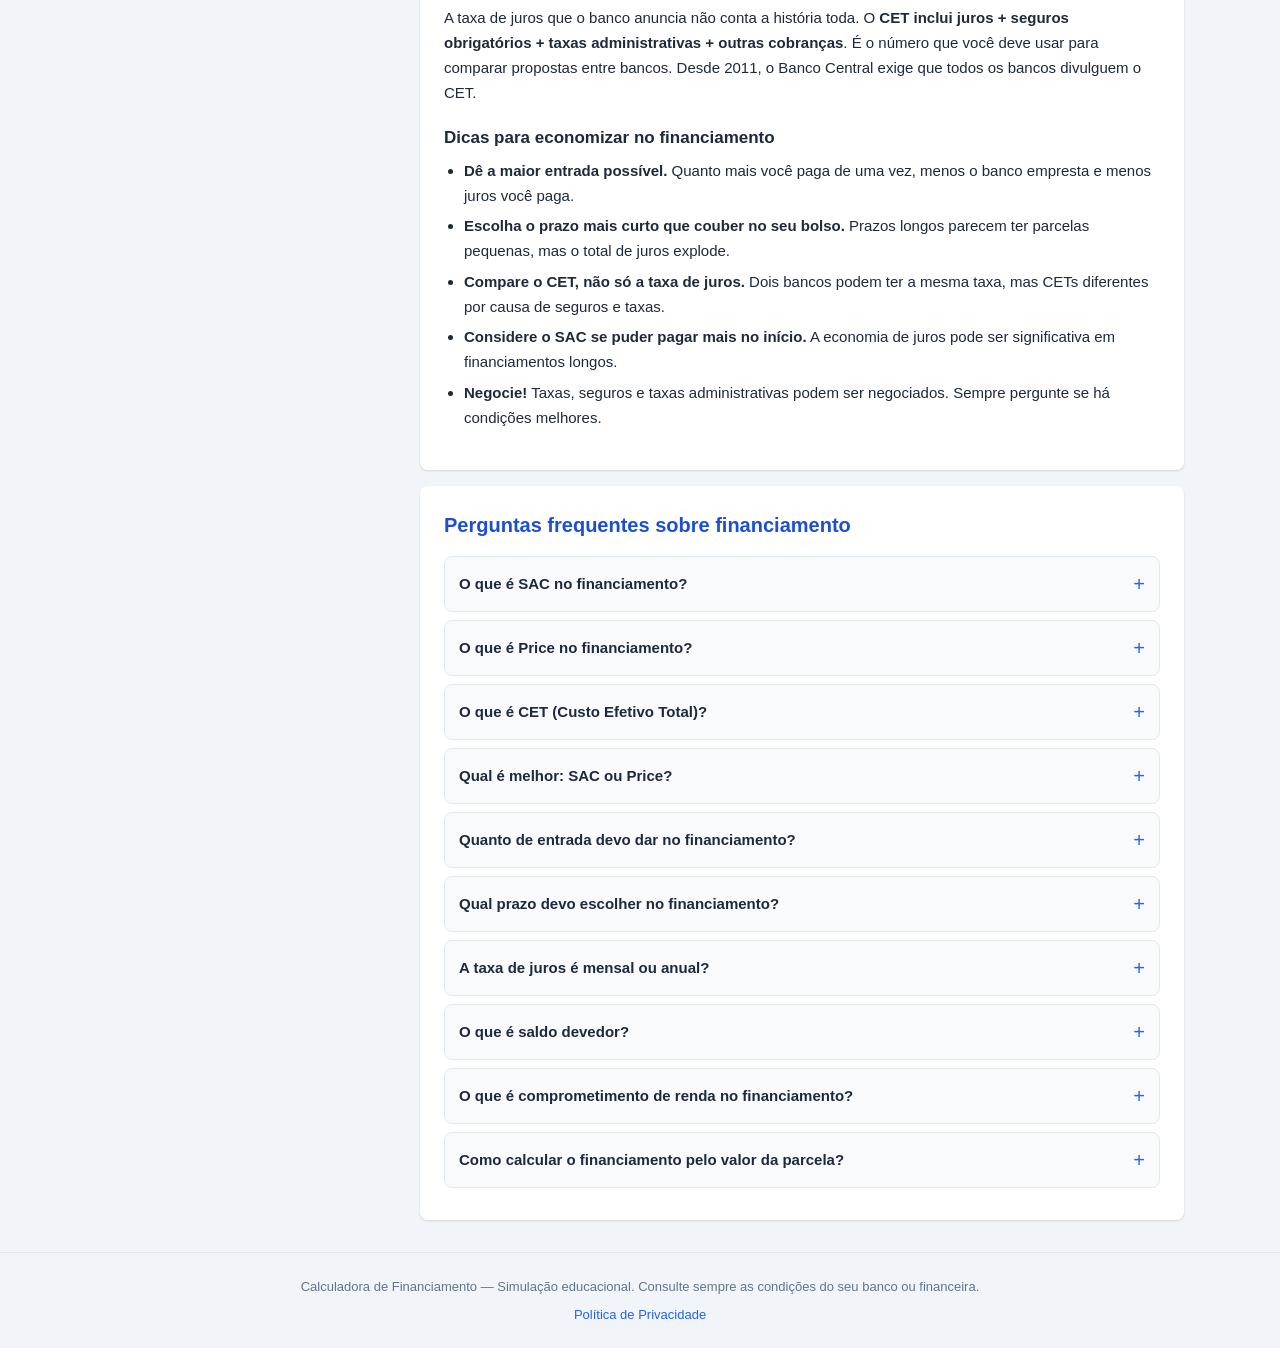
==== commit 9aa33deb: "Corrigir toggle por parcela, destacar impacto na renda, tabela amortização collapsible" ====
--- a/index.html
+++ b/index.html
@@ -221,12 +221,12 @@
 
               <div class="form-group">
                 <label>Como quer calcular?</label>
-                <span class="hint">Informe o prazo e veja a parcela, ou informe a parcela e veja o prazo</span>
+                <span class="hint">Informe o prazo e veja a parcela, ou informe a parcela e descubra o prazo e os juros</span>
                 <div class="toggle-group mode-toggle">
                   <input type="radio" name="calc-mode" id="mode-prazo" value="prazo" checked>
-                  <label for="mode-prazo" class="toggle-label">Por prazo</label>
+                  <label for="mode-prazo" class="toggle-label">Prazo → Parcela</label>
                   <input type="radio" name="calc-mode" id="mode-parcela" value="parcela">
-                  <label for="mode-parcela" class="toggle-label">Por parcela</label>
+                  <label for="mode-parcela" class="toggle-label">Parcela → Prazo</label>
                 </div>
               </div>
 
@@ -238,13 +238,13 @@
 
               <div class="form-group hidden" id="group-parcela">
                 <label for="parcela-desejada">Parcela que você pode pagar (R$)</label>
-                <span class="hint">Informe o valor mensal que cabe no seu bolso e veja quanto tempo leva e quanto de juros paga</span>
+                <span class="hint">Informe o valor mensal que cabe no seu bolso e descubra o prazo necessário e quanto vai pagar de juros</span>
                 <input type="number" id="parcela-desejada" min="0" step="0.01" placeholder="Ex: 2000">
               </div>
 
               <div class="form-group">
-                <label for="renda-mensal">Sua renda mensal (R$)</label>
-                <span class="hint">Opcional. Usado para calcular o comprometimento da renda e alertar se a parcela está pesada demais</span>
+                <label for="renda-mensal">Sua renda mensal (R$) <span class="optional-tag">recomendado</span></label>
+                <span class="hint hint-important">Informe para descobrir se a parcela compromete muito seu orçamento. Acima de 30% da renda, alertamos sobre o risco; acima de 50%, recomendamos NÃO fazer o financiamento</span>
                 <input type="number" id="renda-mensal" min="0" step="0.01" placeholder="Ex: 5000">
               </div>
             </div>
--- a/style.css
+++ b/style.css
@@ -122,6 +122,24 @@
   line-height: 1.35;
 }
 
+.form-group .hint-important {
+  color: var(--danger);
+  font-weight: 600;
+}
+
+.optional-tag {
+  display: inline-block;
+  background: var(--warning);
+  color: #fff;
+  font-size: 0.5625rem;
+  font-weight: 700;
+  padding: 1px 5px;
+  border-radius: 3px;
+  vertical-align: middle;
+  text-transform: uppercase;
+  letter-spacing: 0.03em;
+}
+
 .form-group input[type="number"],
 .form-group select {
   height: 40px;
@@ -175,6 +193,11 @@
   transition: background 0.15s, color 0.15s;
   white-space: nowrap;
   border-right: 1px solid var(--border);
+}
+
+.mode-toggle .toggle-label {
+  padding: 0 12px;
+  font-size: 0.75rem;
 }
 
 .toggle-label:last-of-type {
@@ -781,6 +804,53 @@
   margin: 0;
 }
 
+.amortization-details {
+  margin-top: 20px;
+  border: 1px solid var(--border);
+  border-radius: var(--radius);
+  background: #f8fafc;
+}
+
+.amortization-details summary {
+  cursor: pointer;
+  padding: 12px 14px;
+  font-weight: 600;
+  font-size: 0.9375rem;
+  color: var(--primary-dark);
+  user-select: none;
+  list-style: none;
+  display: flex;
+  justify-content: space-between;
+  align-items: center;
+}
+
+.amortization-details summary::after {
+  content: "Expandir";
+  font-size: 0.75rem;
+  font-weight: 400;
+  color: var(--text-muted);
+  border: 1px solid var(--border);
+  padding: 2px 8px;
+  border-radius: 4px;
+}
+
+.amortization-details[open] summary::after {
+  content: "Recolher";
+}
+
+.amortization-details summary::-webkit-details-marker {
+  display: none;
+}
+
+.amortization-details .table-scroll,
+.amortization-details .table-content {
+  padding: 0 4px 8px;
+}
+
+.amortization-details .table-tabs {
+  margin: 0 8px;
+}
+
 @media (max-width: 768px) {
   .layout {
     flex-direction: column;
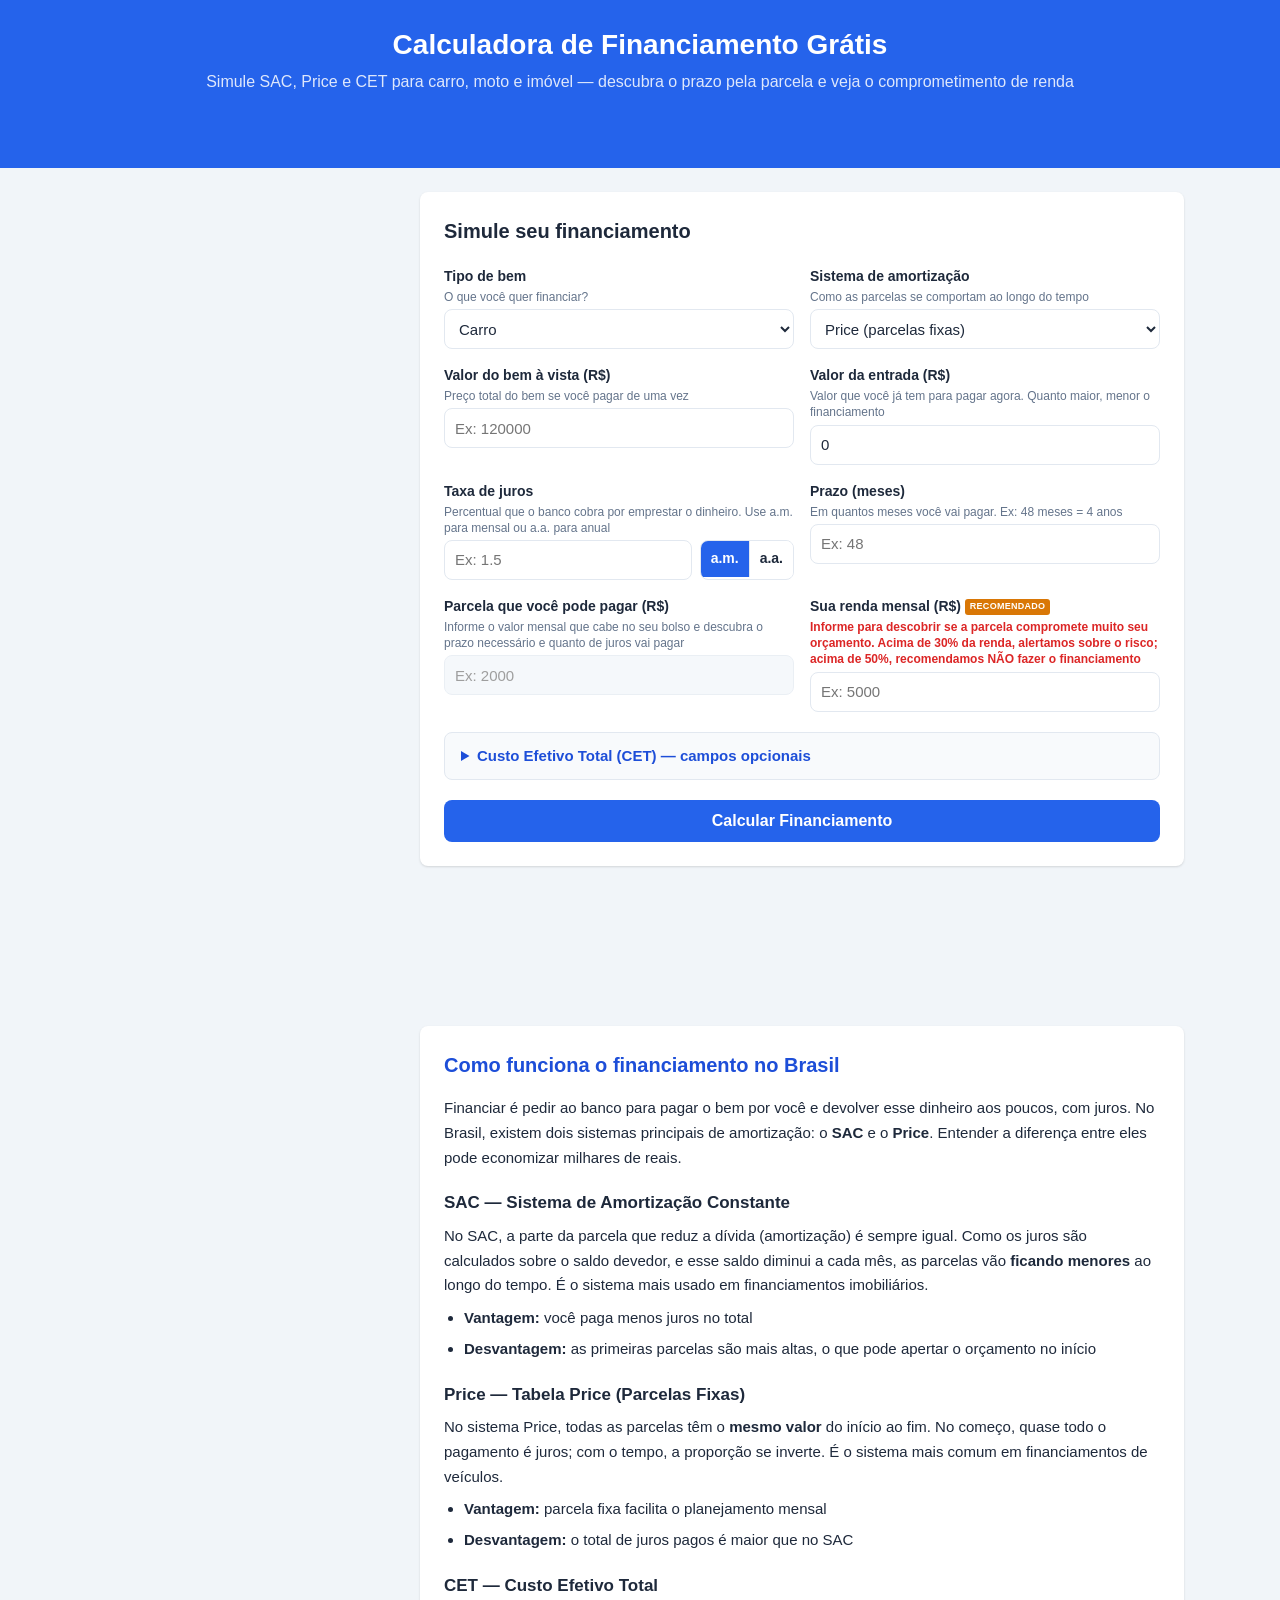
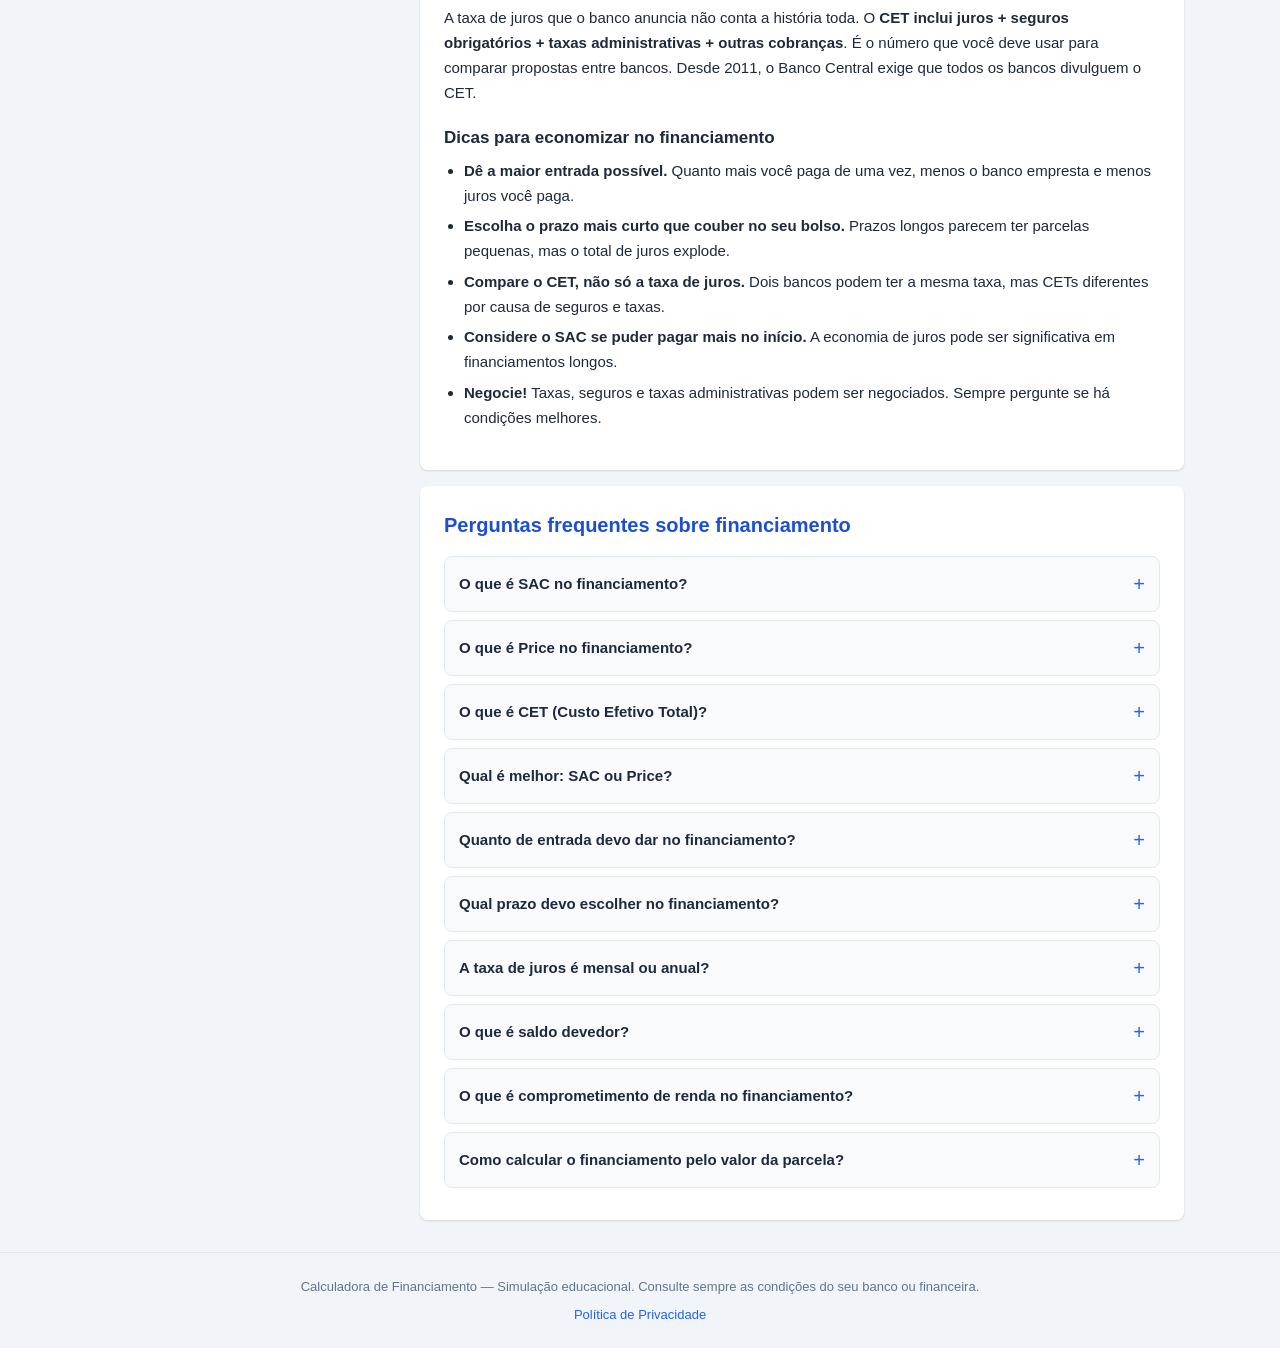
==== commit 219e698d: "Simplificar: campos prazo e parcela sempre visiveis, um desabilita o outro ao digitar" ====
--- a/index.html
+++ b/index.html
@@ -220,26 +220,15 @@
               </div>
 
               <div class="form-group">
-                <label>Como quer calcular?</label>
-                <span class="hint">Informe o prazo e veja a parcela, ou informe a parcela e descubra o prazo e os juros</span>
-                <div class="toggle-group mode-toggle">
-                  <input type="radio" name="calc-mode" id="mode-prazo" value="prazo" checked>
-                  <label for="mode-prazo" class="toggle-label">Prazo → Parcela</label>
-                  <input type="radio" name="calc-mode" id="mode-parcela" value="parcela">
-                  <label for="mode-parcela" class="toggle-label">Parcela → Prazo</label>
-                </div>
-              </div>
-
-              <div class="form-group" id="group-prazo">
                 <label for="prazo">Prazo (meses)</label>
                 <span class="hint">Em quantos meses você vai pagar. Ex: 48 meses = 4 anos</span>
                 <input type="number" id="prazo" min="1" max="420" placeholder="Ex: 48">
               </div>
 
-              <div class="form-group hidden" id="group-parcela">
+              <div class="form-group">
                 <label for="parcela-desejada">Parcela que você pode pagar (R$)</label>
-                <span class="hint">Informe o valor mensal que cabe no seu bolso e descubra o prazo necessário e quanto vai pagar de juros</span>
-                <input type="number" id="parcela-desejada" min="0" step="0.01" placeholder="Ex: 2000">
+                <span class="hint">Informe o valor mensal que cabe no seu bolso e descubra o prazo necessário e quanto de juros vai pagar</span>
+                <input type="number" id="parcela-desejada" min="0" step="0.01" placeholder="Ex: 2000" disabled>
               </div>
 
               <div class="form-group">
--- a/style.css
+++ b/style.css
@@ -159,6 +159,13 @@
   box-shadow: 0 0 0 3px var(--primary-light);
 }
 
+.form-group input[type="number"]:disabled {
+  background: #f1f5f9;
+  color: var(--text-muted);
+  cursor: not-allowed;
+  opacity: 0.7;
+}
+
 .input-row {
   display: flex;
   gap: 8px;
@@ -178,7 +185,11 @@
 }
 
 .toggle-group input[type="radio"] {
-  display: none;
+  position: absolute;
+  opacity: 0;
+  width: 0;
+  height: 0;
+  pointer-events: none;
 }
 
 .toggle-label {
@@ -776,7 +787,23 @@
   justify-content: space-between;
   align-items: center;
   margin-bottom: 6px;
-}
+  gap: 8px;
+  flex-wrap: wrap;
+}
+
+.alert-icon {
+  font-weight: 700;
+  font-size: 0.8125rem;
+  padding: 2px 8px;
+  border-radius: 4px;
+  letter-spacing: 0.03em;
+  flex-shrink: 0;
+}
+
+.alert-safe .alert-icon { background: #065f46; color: #fff; }
+.alert-attention .alert-icon { background: #92400e; color: #fff; }
+.alert-danger .alert-icon { background: #991b1b; color: #fff; }
+.alert-critical .alert-icon { background: #7f1d1d; color: #fff; }
 
 .alert-label {
   font-weight: 700;
@@ -805,7 +832,7 @@
 }
 
 .amortization-details {
-  margin-top: 20px;
+  margin-top: 16px;
   border: 1px solid var(--border);
   border-radius: var(--radius);
   background: #f8fafc;
@@ -825,7 +852,7 @@
 }
 
 .amortization-details summary::after {
-  content: "Expandir";
+  content: "Expandir \u25BC";
   font-size: 0.75rem;
   font-weight: 400;
   color: var(--text-muted);
@@ -835,20 +862,34 @@
 }
 
 .amortization-details[open] summary::after {
-  content: "Recolher";
+  content: "Recolher \u25B2";
 }
 
 .amortization-details summary::-webkit-details-marker {
   display: none;
 }
 
-.amortization-details .table-scroll,
-.amortization-details .table-content {
-  padding: 0 4px 8px;
-}
-
-.amortization-details .table-tabs {
-  margin: 0 8px;
+.amortization-section {
+  margin-top: 16px;
+  background: var(--surface);
+  border-radius: var(--radius);
+  box-shadow: var(--shadow);
+  padding: 0;
+}
+
+.amortization-section .amortization-details {
+  margin-top: 0;
+  border: none;
+  background: transparent;
+}
+
+.amortization-section .table-scroll,
+.amortization-section .table-content {
+  padding: 8px;
+}
+
+.amortization-section .table-tabs {
+  margin: 0 12px;
 }
 
 @media (max-width: 768px) {
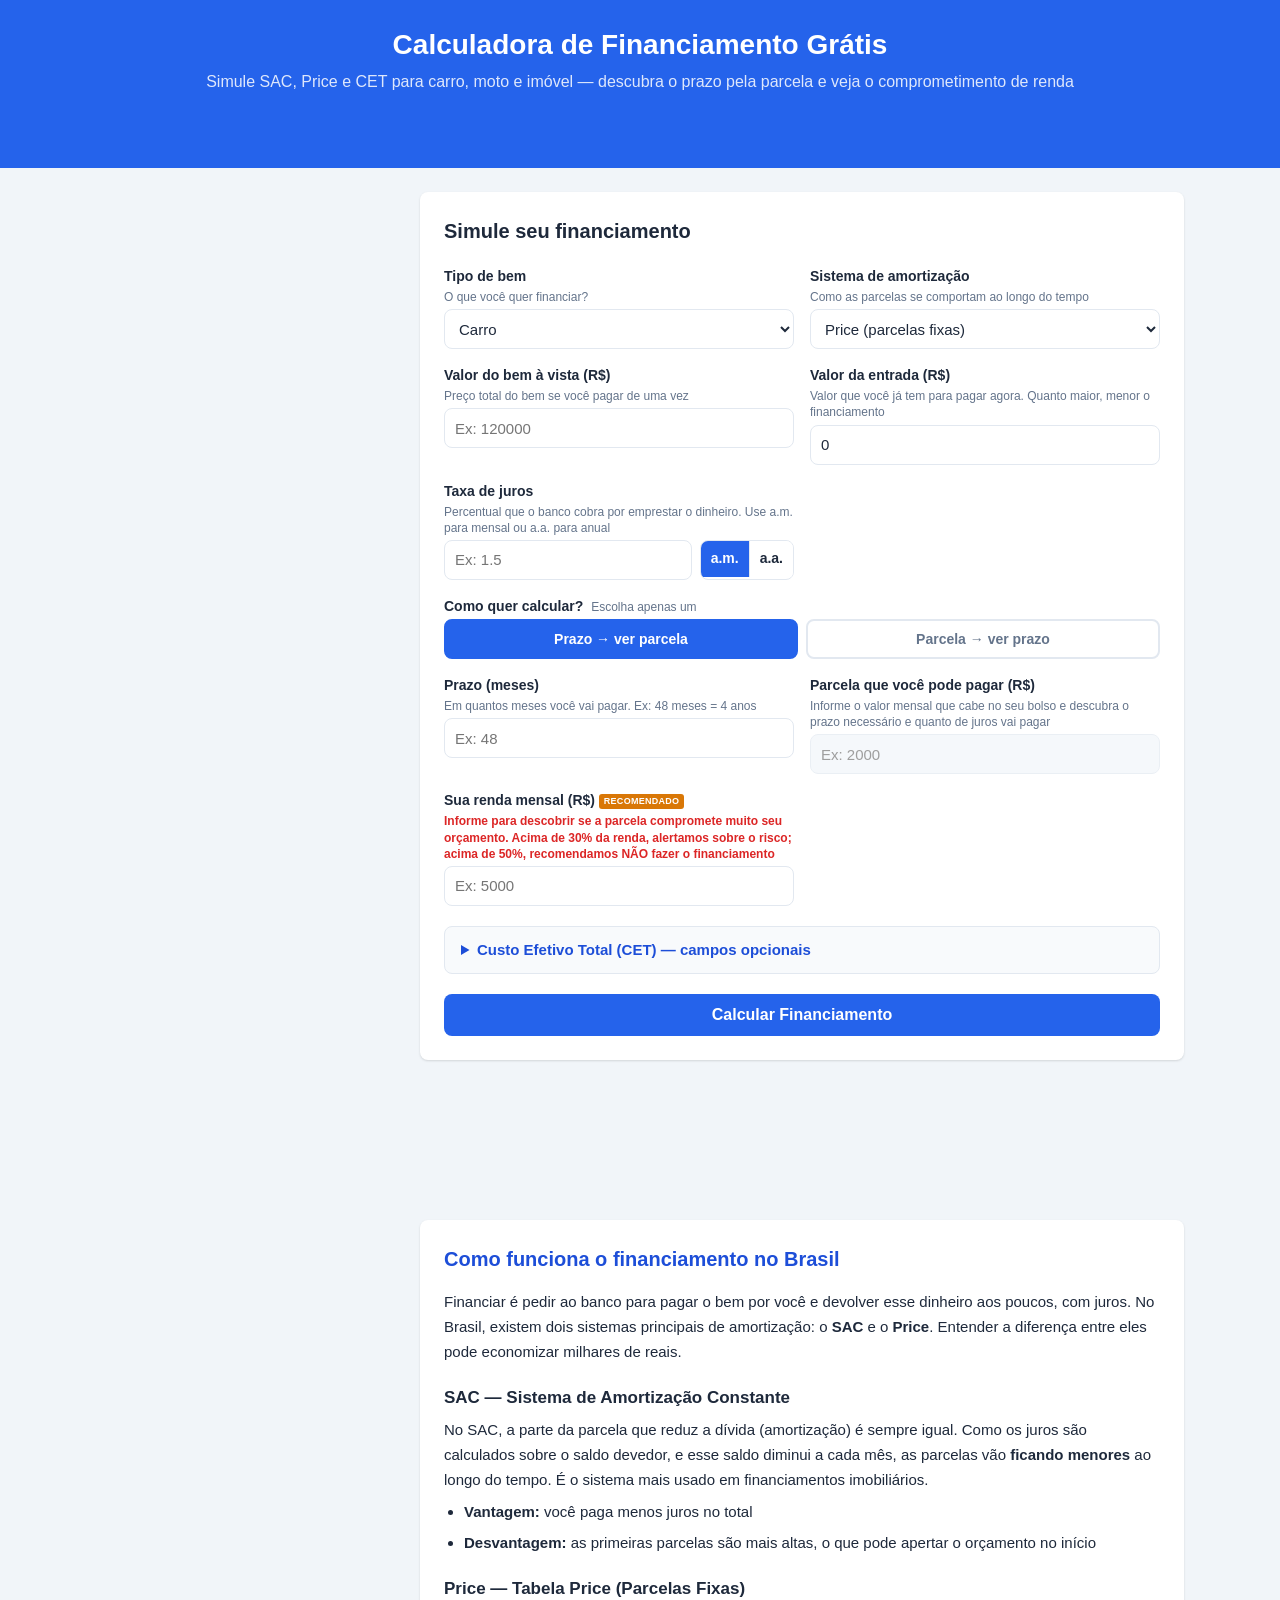
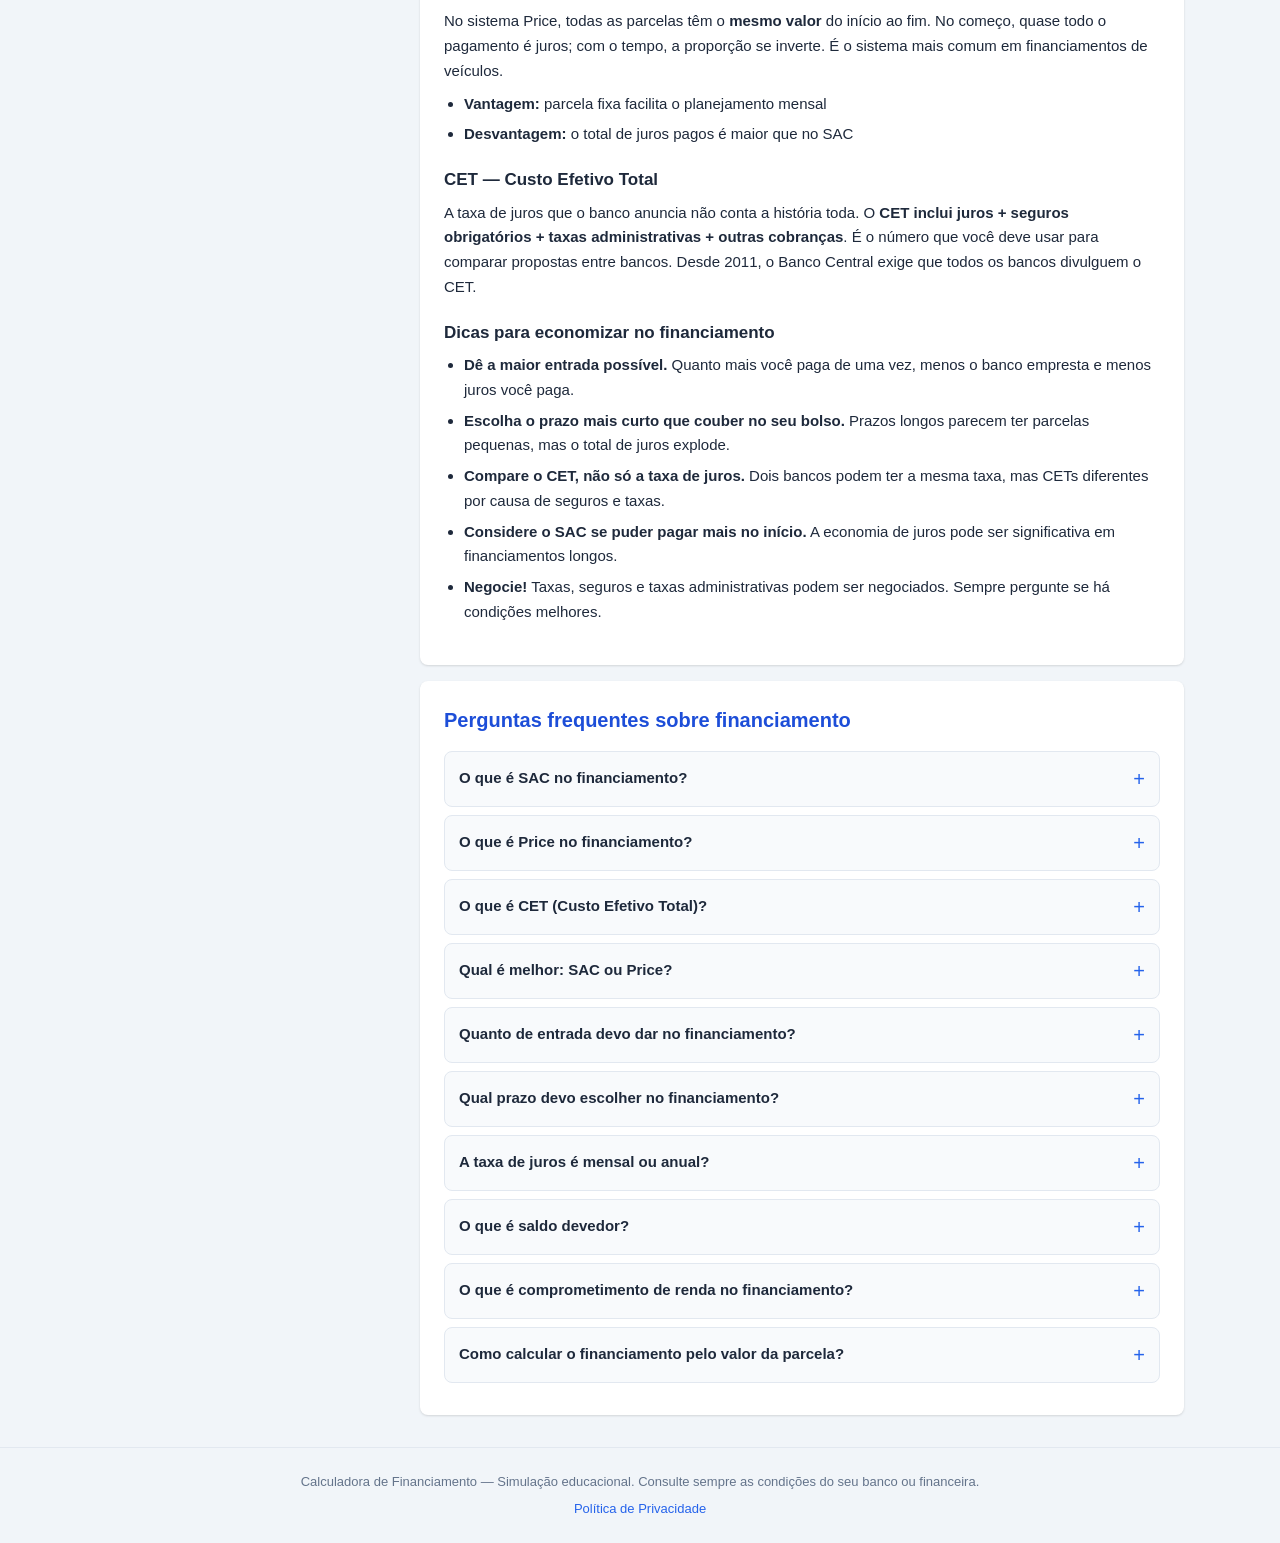
==== commit dd2bd495: "Botões de modo Prazo/Parcela: clique para alternar, campo desabilitado fica cinza" ====
--- a/index.html
+++ b/index.html
@@ -219,13 +219,21 @@
                 </div>
               </div>
 
-              <div class="form-group">
+              <div class="form-group full-width">
+                <label>Como quer calcular? <span class="hint-inline">Escolha apenas um</span></label>
+                <div class="mode-buttons">
+                  <button type="button" class="mode-btn active" id="btn-prazo">Prazo → ver parcela</button>
+                  <button type="button" class="mode-btn" id="btn-parcela">Parcela → ver prazo</button>
+                </div>
+              </div>
+
+              <div class="form-group" id="group-prazo">
                 <label for="prazo">Prazo (meses)</label>
                 <span class="hint">Em quantos meses você vai pagar. Ex: 48 meses = 4 anos</span>
                 <input type="number" id="prazo" min="1" max="420" placeholder="Ex: 48">
               </div>
 
-              <div class="form-group">
+              <div class="form-group" id="group-parcela">
                 <label for="parcela-desejada">Parcela que você pode pagar (R$)</label>
                 <span class="hint">Informe o valor mensal que cabe no seu bolso e descubra o prazo necessário e quanto de juros vai pagar</span>
                 <input type="number" id="parcela-desejada" min="0" step="0.01" placeholder="Ex: 2000" disabled>
--- a/style.css
+++ b/style.css
@@ -166,6 +166,47 @@
   opacity: 0.7;
 }
 
+.form-group.full-width {
+  grid-column: 1 / -1;
+}
+
+.hint-inline {
+  font-size: 0.75rem;
+  font-weight: 400;
+  color: var(--text-muted);
+  margin-left: 4px;
+}
+
+.mode-buttons {
+  display: flex;
+  gap: 8px;
+}
+
+.mode-btn {
+  flex: 1;
+  padding: 10px 12px;
+  border: 2px solid var(--border);
+  border-radius: var(--radius);
+  background: #fff;
+  color: var(--text-muted);
+  font-size: 0.875rem;
+  font-weight: 600;
+  cursor: pointer;
+  transition: all 0.15s;
+  text-align: center;
+}
+
+.mode-btn:hover {
+  border-color: var(--primary);
+  color: var(--primary);
+}
+
+.mode-btn.active {
+  background: var(--primary);
+  border-color: var(--primary);
+  color: #fff;
+}
+
 .input-row {
   display: flex;
   gap: 8px;
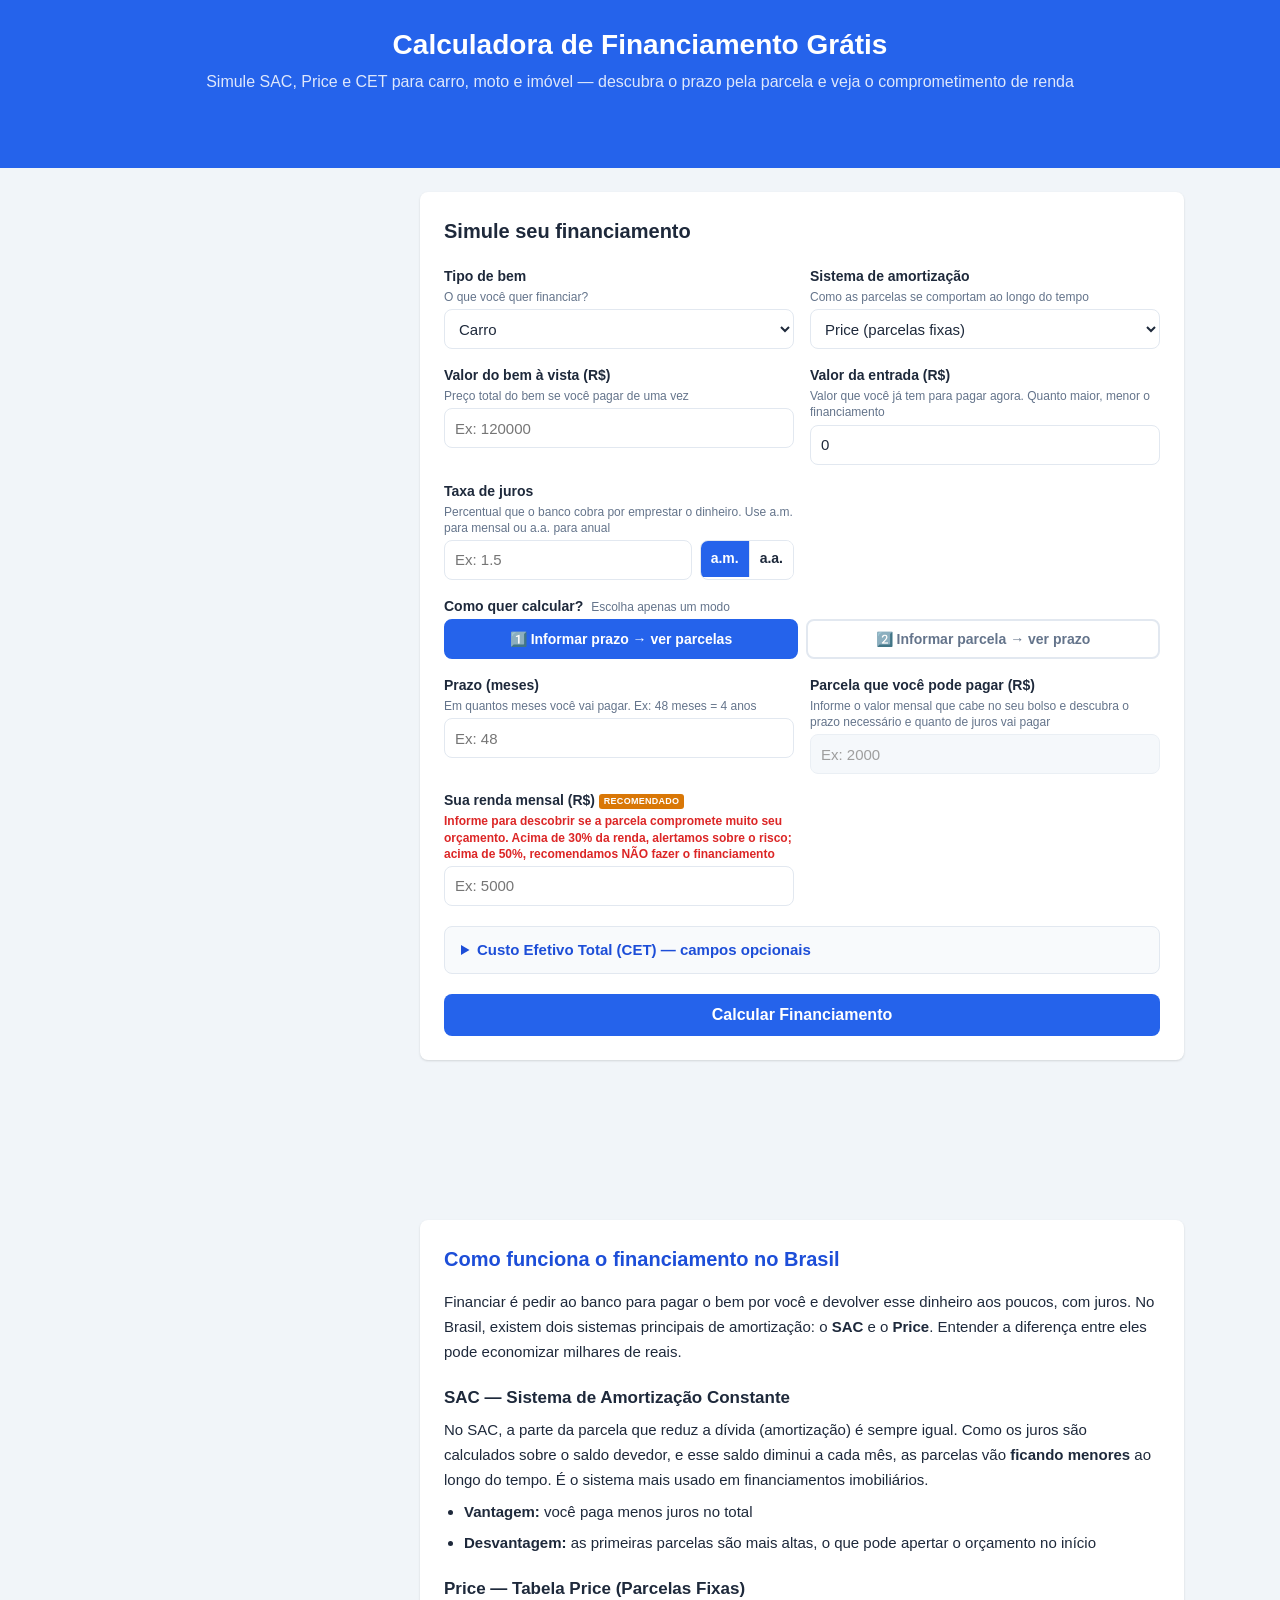
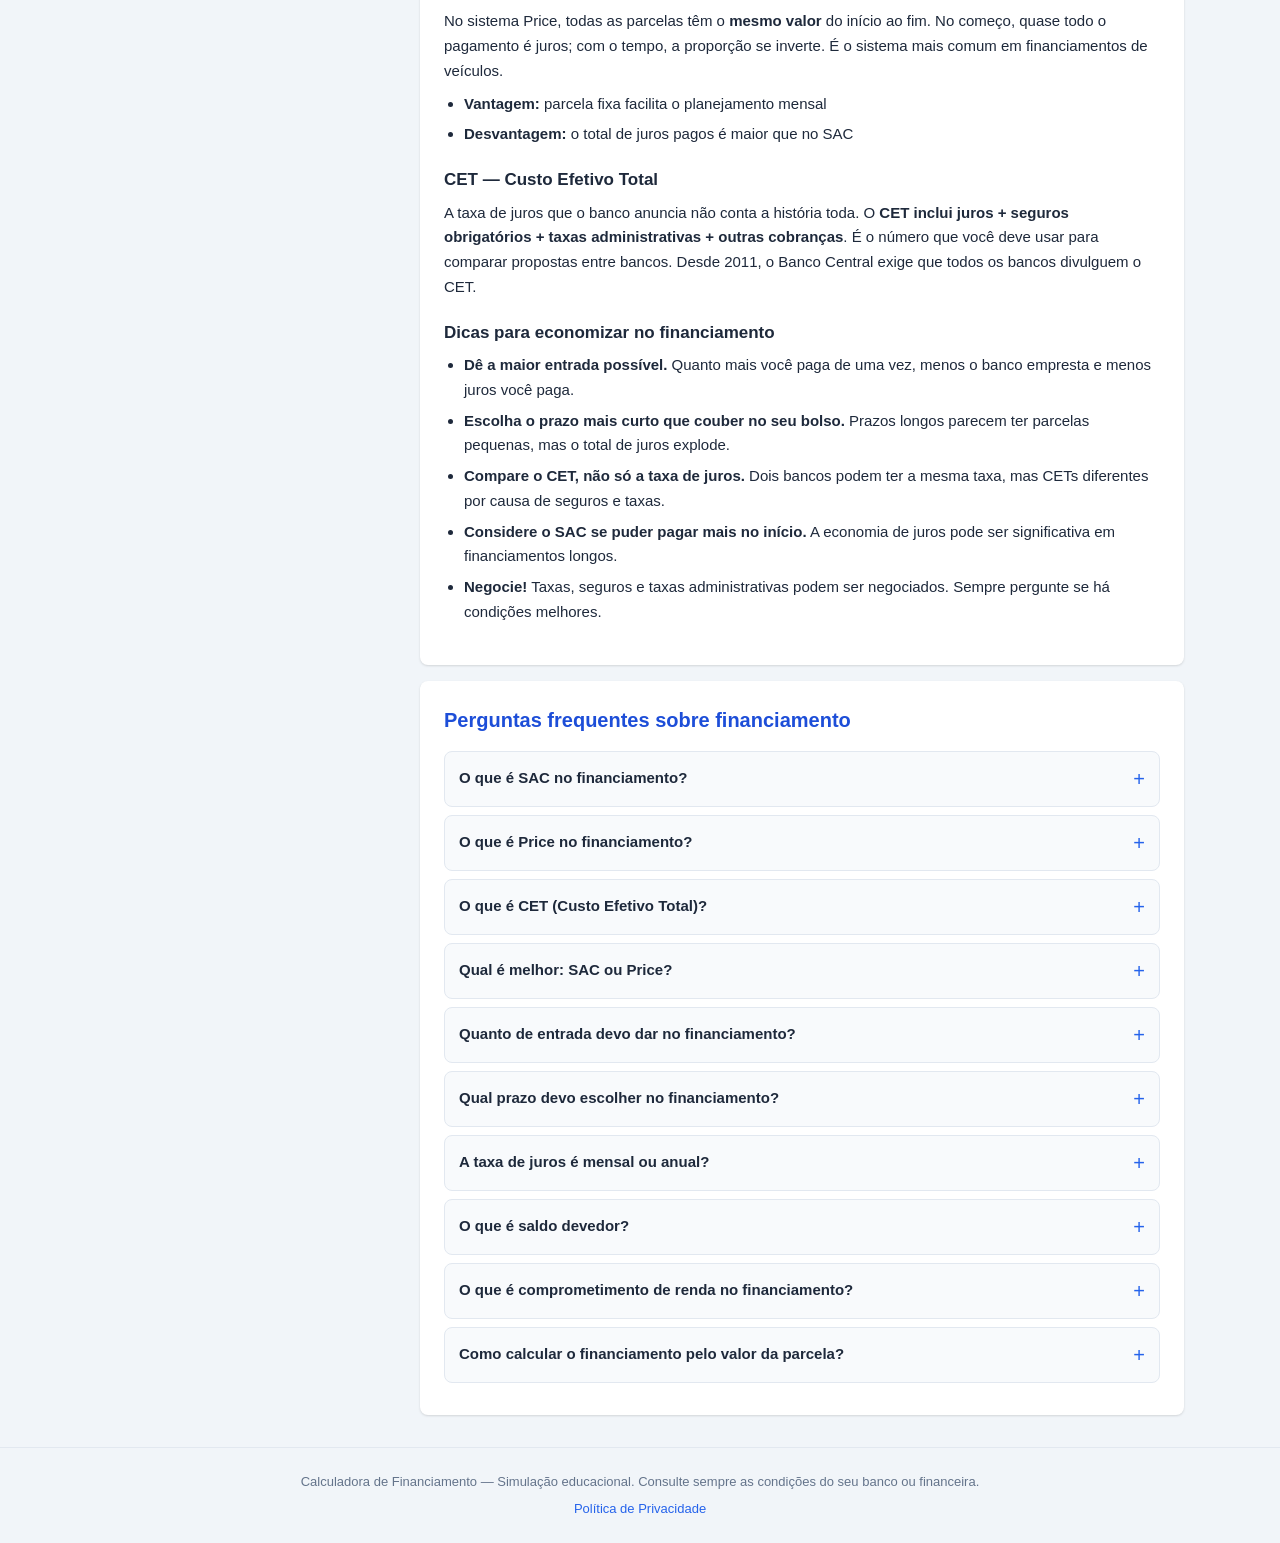
==== commit ba94defa: "Melhorar textos botoes e corrigir validacao" ====
--- a/index.html
+++ b/index.html
@@ -220,10 +220,10 @@
               </div>
 
               <div class="form-group full-width">
-                <label>Como quer calcular? <span class="hint-inline">Escolha apenas um</span></label>
+                <label>Como quer calcular? <span class="hint-inline">Escolha apenas um modo</span></label>
                 <div class="mode-buttons">
-                  <button type="button" class="mode-btn active" id="btn-prazo">Prazo → ver parcela</button>
-                  <button type="button" class="mode-btn" id="btn-parcela">Parcela → ver prazo</button>
+                  <button type="button" class="mode-btn active" id="btn-prazo">1️⃣ Informar prazo → ver parcelas</button>
+                  <button type="button" class="mode-btn" id="btn-parcela">2️⃣ Informar parcela → ver prazo</button>
                 </div>
               </div>
 
@@ -236,7 +236,7 @@
               <div class="form-group" id="group-parcela">
                 <label for="parcela-desejada">Parcela que você pode pagar (R$)</label>
                 <span class="hint">Informe o valor mensal que cabe no seu bolso e descubra o prazo necessário e quanto de juros vai pagar</span>
-                <input type="number" id="parcela-desejada" min="0" step="0.01" placeholder="Ex: 2000" disabled>
+                <input type="number" id="parcela-desejada" min="0" step="0.01" placeholder="Ex: 2000">
               </div>
 
               <div class="form-group">
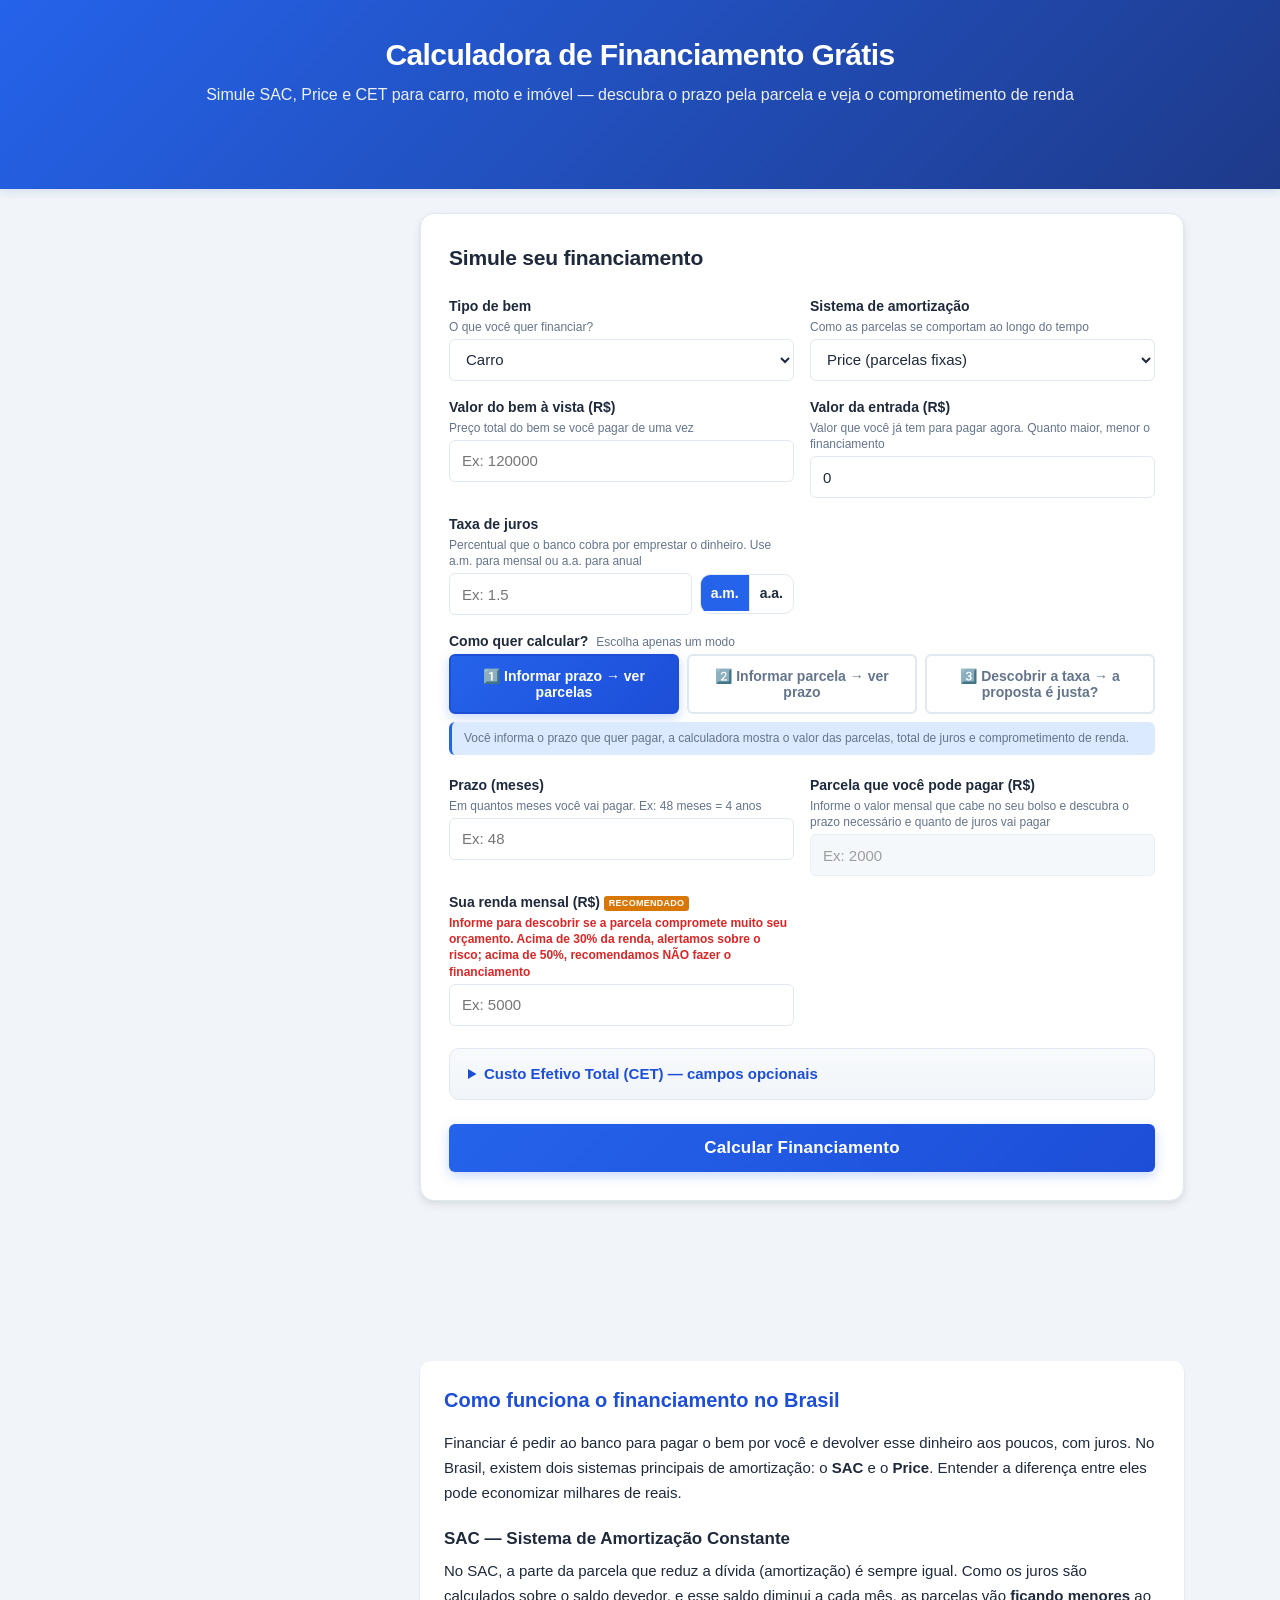
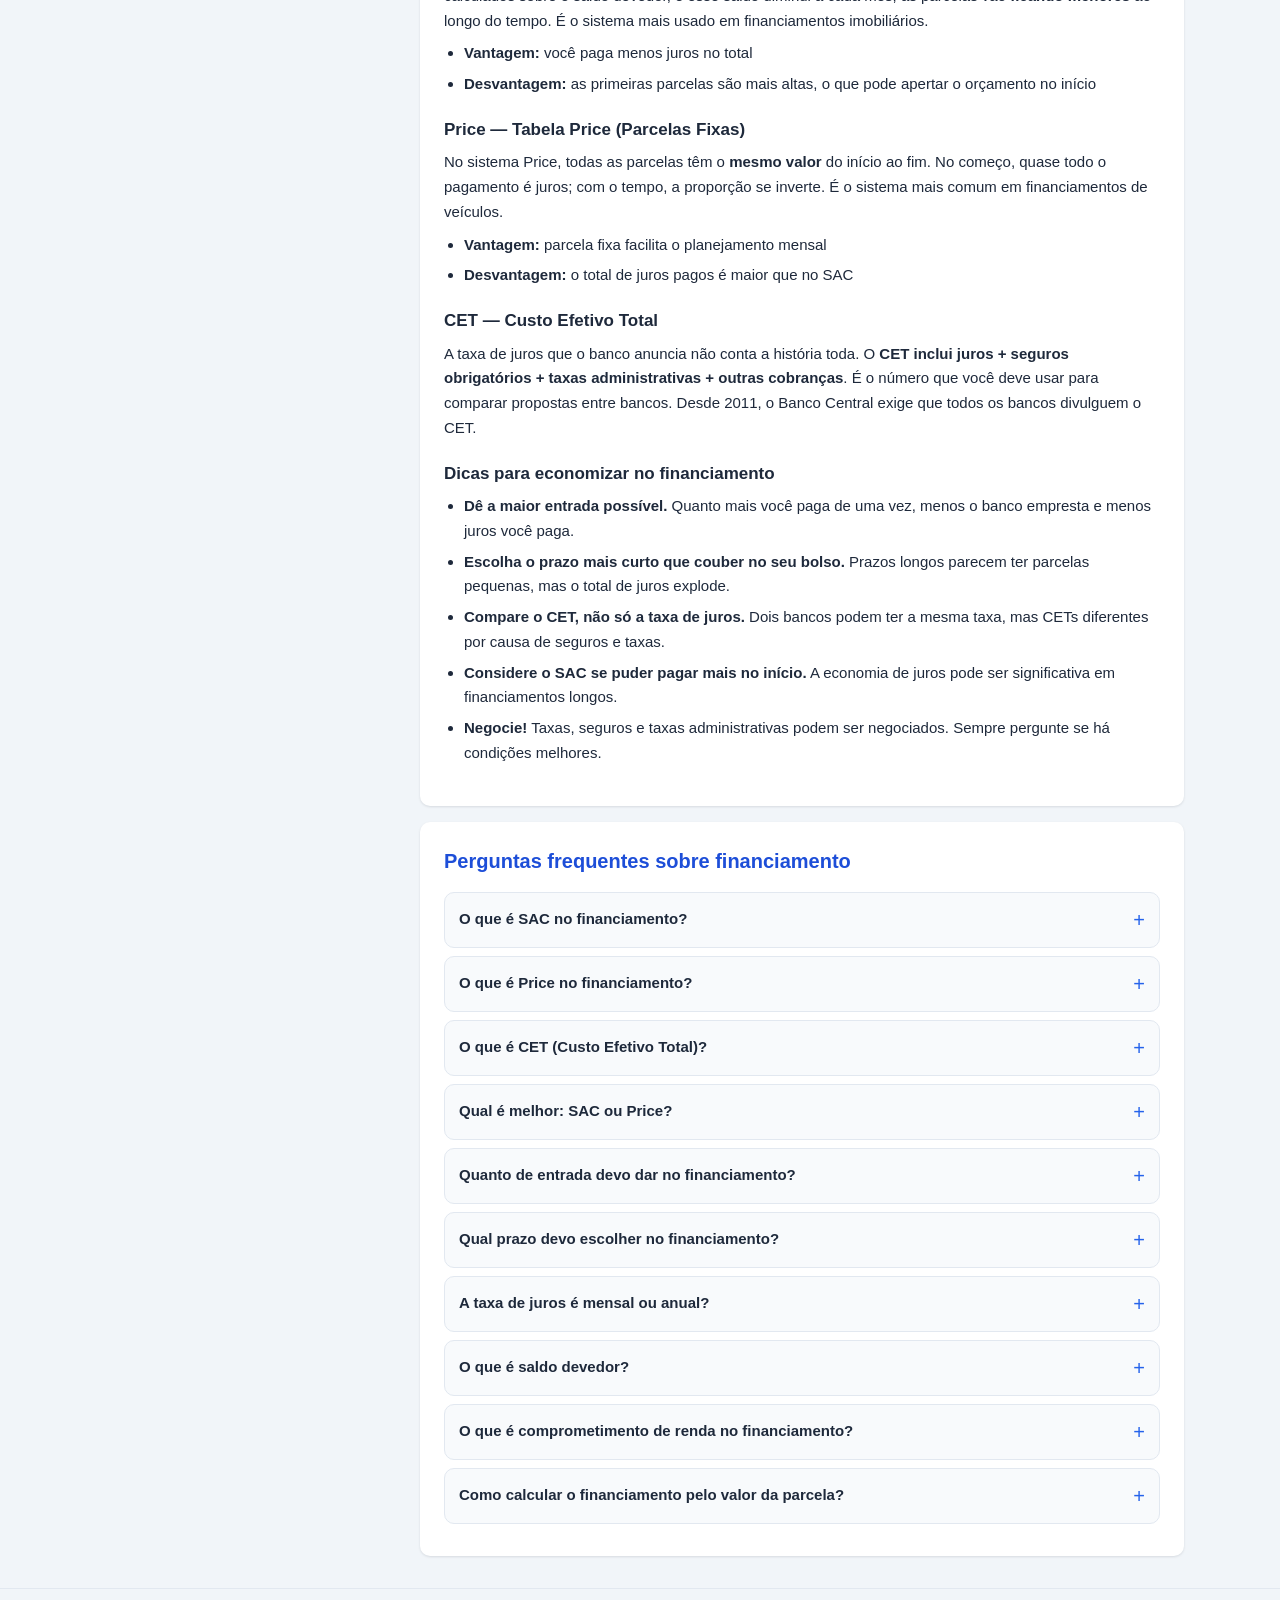
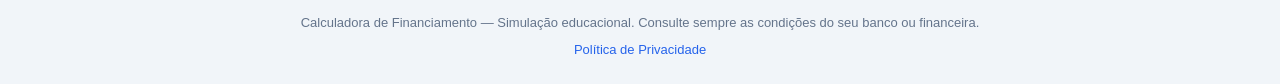
==== commit 3254b2be: "Adicionar modo "Descobrir a taxa" com comparacao de mercado Novo terceiro modo de calculo: o cliente" ====
--- a/index.html
+++ b/index.html
@@ -6,13 +6,13 @@
   <title>Calculadora de Financiamento Grátis — Simule Parcelas, SAC, Price, CET e Comprometimento de Renda</title>
   <meta name="description" content="Calculadora de financiamento grátis com SAC, Price e CET. Simule parcelas de carro, moto e imóvel, descubra o prazo pelo valor da parcela, veja o comprometimento de renda e quanto vai pagar de juros.">
   <meta name="keywords" content="calculadora financiamento, simulador financiamento, financiamento carro, financiamento moto, financiamento imóvel, SAC, Price, tabela price, CET, custo efetivo total, parcelas financiamento, juros financiamento, calculadora financiamento habitacional, simulador financiamento veículo, comprometimento de renda, parcela cabe no bolso, calcular prazo pela parcela">
-  <link rel="canonical" href="https://calculadoradefinanciamento.netlify.app">
+  <link rel="canonical" href="https://app-financiamento-eta.vercel.app">
   <meta name="google-adsense-account" content="ca-pub-4988165679806481">
   <meta property="og:title" content="Calculadora de Financiamento Grátis — Simule Parcelas e Comprometimento de Renda">
   <meta property="og:description" content="Simule financiamento de carro, moto e imóvel com SAC, Price e CET. Descubra o prazo pela parcela, veja o comprometimento de renda e quanto vai pagar de juros.">
   <meta property="og:type" content="website">
   <meta property="og:locale" content="pt_BR">
-  <meta property="og:url" content="https://calculadoradefinanciamento.netlify.app">
+  <meta property="og:url" content="https://app-financiamento-eta.vercel.app">
   <meta property="og:site_name" content="Calculadora de Financiamento">
   <meta name="twitter:card" content="summary">
   <meta name="twitter:title" content="Calculadora de Financiamento Grátis — Simule Parcelas e Comprometimento de Renda">
@@ -22,7 +22,7 @@
     "@context": "https://schema.org",
     "@type": "WebApplication",
     "name": "Calculadora de Financiamento",
-    "url": "https://calculadoradefinanciamento.netlify.app",
+    "url": "https://app-financiamento-eta.vercel.app",
     "description": "Simulador de financiamento brasileiro com SAC, Price e CET para veículos e imóveis",
     "applicationCategory": "FinanceApplication",
     "operatingSystem": "Web Browser",
@@ -130,7 +130,7 @@
         "@type": "ListItem",
         "position": 1,
         "name": "Calculadora de Financiamento",
-        "item": "https://calculadoradefinanciamento.netlify.app"
+        "item": "https://app-financiamento-eta.vercel.app"
       }
     ]
   }
@@ -224,18 +224,20 @@
                 <div class="mode-buttons">
                   <button type="button" class="mode-btn active" id="btn-prazo">1️⃣ Informar prazo → ver parcelas</button>
                   <button type="button" class="mode-btn" id="btn-parcela">2️⃣ Informar parcela → ver prazo</button>
-                </div>
+                  <button type="button" class="mode-btn" id="btn-taxa">3️⃣ Descobrir a taxa → a proposta é justa?</button>
+                </div>
+                <span class="hint mode-hint" id="mode-hint">Você informa o prazo que quer pagar, a calculadora mostra o valor das parcelas, total de juros e comprometimento de renda.</span>
               </div>
 
               <div class="form-group" id="group-prazo">
                 <label for="prazo">Prazo (meses)</label>
-                <span class="hint">Em quantos meses você vai pagar. Ex: 48 meses = 4 anos</span>
+                <span class="hint" id="prazo-hint">Em quantos meses você vai pagar. Ex: 48 meses = 4 anos</span>
                 <input type="number" id="prazo" min="1" max="420" placeholder="Ex: 48">
               </div>
 
               <div class="form-group" id="group-parcela">
-                <label for="parcela-desejada">Parcela que você pode pagar (R$)</label>
-                <span class="hint">Informe o valor mensal que cabe no seu bolso e descubra o prazo necessário e quanto de juros vai pagar</span>
+                <label for="parcela-desejada" id="parcela-label">Parcela que você pode pagar (R$)</label>
+                <span class="hint" id="parcela-hint">Informe o valor mensal que cabe no seu bolso e descubra o prazo necessário e quanto de juros vai pagar</span>
                 <input type="number" id="parcela-desejada" min="0" step="0.01" placeholder="Ex: 2000">
               </div>
 
--- a/style.css
+++ b/style.css
@@ -1,25 +1,33 @@
 :root {
   --primary: #2563eb;
   --primary-dark: #1d4ed8;
+  --primary-darker: #1e3a8a;
   --primary-light: #dbeafe;
   --success: #059669;
+  --success-dark: #065f46;
   --success-light: #d1fae5;
   --danger: #dc2626;
+  --danger-dark: #991b1b;
+  --danger-darker: #7f1d1d;
   --danger-light: #fee2e2;
   --warning: #d97706;
+  --warning-dark: #92400e;
   --warning-light: #fef3c7;
-  --success: #059669;
-  --success-light: #d1fae5;
   --info: #0284c7;
-  --info-light: #e0f2fe;;
+  --info-light: #e0f2fe;
   --bg: #f1f5f9;
   --surface: #ffffff;
   --text: #1e293b;
   --text-muted: #64748b;
   --border: #e2e8f0;
-  --shadow: 0 1px 3px rgba(0, 0, 0, 0.08), 0 1px 2px rgba(0, 0, 0, 0.06);
-  --shadow-md: 0 4px 6px rgba(0, 0, 0, 0.07), 0 2px 4px rgba(0, 0, 0, 0.06);
-  --radius: 8px;
+  --shadow-sm: 0 1px 2px rgba(15, 23, 42, 0.04);
+  --shadow: 0 1px 3px rgba(15, 23, 42, 0.08), 0 1px 2px rgba(15, 23, 42, 0.04);
+  --shadow-md: 0 4px 10px rgba(15, 23, 42, 0.08), 0 2px 4px rgba(15, 23, 42, 0.04);
+  --shadow-lg: 0 10px 25px rgba(15, 23, 42, 0.10), 0 4px 10px rgba(15, 23, 42, 0.05);
+  --radius: 10px;
+  --radius-sm: 6px;
+  --radius-lg: 14px;
+  --transition: 0.18s ease;
 }
 
 *,
@@ -36,6 +44,8 @@
   color: var(--text);
   line-height: 1.5;
   min-height: 100vh;
+  -webkit-font-smoothing: antialiased;
+  -moz-osx-font-smoothing: grayscale;
 }
 
 .container {
@@ -49,21 +59,24 @@
 }
 
 header {
-  background: var(--primary);
+  background: linear-gradient(135deg, var(--primary) 0%, var(--primary-darker) 100%);
   color: #fff;
-  padding: 24px 0 12px;
+  padding: 32px 0 20px;
   text-align: center;
+  box-shadow: 0 2px 10px rgba(30, 58, 138, 0.15);
 }
 
 header h1 {
-  font-size: 1.75rem;
-  font-weight: 700;
+  font-size: 1.875rem;
+  font-weight: 800;
+  letter-spacing: -0.02em;
 }
 
 header .subtitle {
   font-size: 1rem;
-  opacity: 0.85;
-  margin-top: 4px;
+  opacity: 0.92;
+  margin-top: 6px;
+  font-weight: 400;
 }
 
 .layout {
@@ -87,14 +100,17 @@
 
 .form-section {
   background: var(--surface);
-  border-radius: var(--radius);
-  box-shadow: var(--shadow);
-  padding: 24px;
+  border-radius: var(--radius-lg);
+  box-shadow: var(--shadow-md);
+  padding: 28px;
+  border: 1px solid var(--border);
 }
 
 .form-section h2 {
-  font-size: 1.25rem;
-  margin-bottom: 20px;
+  font-size: 1.3125rem;
+  margin-bottom: 22px;
+  font-weight: 700;
+  letter-spacing: -0.01em;
 }
 
 .form-grid {
@@ -142,14 +158,19 @@
 
 .form-group input[type="number"],
 .form-group select {
-  height: 40px;
-  padding: 0 10px;
-  border: 1px solid var(--border);
-  border-radius: var(--radius);
+  height: 42px;
+  padding: 0 12px;
+  border: 1.5px solid var(--border);
+  border-radius: var(--radius-sm);
   font-size: 0.9375rem;
   background: #fff;
   color: var(--text);
-  transition: border-color 0.15s;
+  transition: border-color var(--transition), box-shadow var(--transition);
+}
+
+.form-group input[type="number"]:hover,
+.form-group select:hover {
+  border-color: #cbd5e1;
 }
 
 .form-group input[type="number"]:focus,
@@ -180,31 +201,50 @@
 .mode-buttons {
   display: flex;
   gap: 8px;
+  flex-wrap: wrap;
+}
+
+.mode-buttons .mode-btn {
+  min-width: 180px;
+}
+
+.mode-hint {
+  display: block;
+  margin-top: 8px;
+  padding: 8px 12px;
+  background: var(--primary-light);
+  border-left: 3px solid var(--primary);
+  border-radius: var(--radius-sm);
+  color: var(--text);
+  font-size: 0.8125rem;
+  line-height: 1.4;
 }
 
 .mode-btn {
   flex: 1;
-  padding: 10px 12px;
+  padding: 12px 14px;
   border: 2px solid var(--border);
-  border-radius: var(--radius);
+  border-radius: var(--radius-sm);
   background: #fff;
   color: var(--text-muted);
   font-size: 0.875rem;
   font-weight: 600;
   cursor: pointer;
-  transition: all 0.15s;
+  transition: all var(--transition);
   text-align: center;
 }
 
 .mode-btn:hover {
   border-color: var(--primary);
   color: var(--primary);
+  background: var(--primary-light);
 }
 
 .mode-btn.active {
-  background: var(--primary);
-  border-color: var(--primary);
+  background: linear-gradient(135deg, var(--primary) 0%, var(--primary-dark) 100%);
+  border-color: var(--primary-dark);
   color: #fff;
+  box-shadow: 0 4px 12px rgba(37, 99, 235, 0.25);
 }
 
 .input-row {
@@ -262,19 +302,28 @@
 }
 
 .cet-section {
-  margin-top: 20px;
-  border: 1px solid var(--border);
+  margin-top: 22px;
+  border: 1.5px solid var(--border);
   border-radius: var(--radius);
-  padding: 12px 16px;
-  background: #f8fafc;
+  padding: 14px 18px;
+  background: linear-gradient(180deg, #f8fafc 0%, #f1f5f9 100%);
+  transition: border-color var(--transition);
+}
+
+.cet-section[open] {
+  border-color: var(--primary);
 }
 
 .cet-section summary {
   cursor: pointer;
-  font-weight: 600;
+  font-weight: 700;
   font-size: 0.9375rem;
   color: var(--primary-dark);
   user-select: none;
+}
+
+.cet-section summary:hover {
+  color: var(--primary);
 }
 
 .cet-hint {
@@ -300,24 +349,29 @@
 .btn-primary {
   display: block;
   width: 100%;
-  margin-top: 20px;
-  padding: 12px;
-  background: var(--primary);
+  margin-top: 24px;
+  padding: 14px;
+  background: linear-gradient(135deg, var(--primary) 0%, var(--primary-dark) 100%);
   color: #fff;
-  font-size: 1rem;
+  font-size: 1.0625rem;
   font-weight: 700;
   border: none;
-  border-radius: var(--radius);
+  border-radius: var(--radius-sm);
   cursor: pointer;
-  transition: background 0.15s;
+  transition: transform var(--transition), box-shadow var(--transition), background var(--transition);
+  box-shadow: 0 4px 12px rgba(37, 99, 235, 0.25);
+  letter-spacing: 0.01em;
 }
 
 .btn-primary:hover {
-  background: var(--primary-dark);
+  background: linear-gradient(135deg, var(--primary-dark) 0%, var(--primary-darker) 100%);
+  box-shadow: 0 6px 18px rgba(30, 58, 138, 0.32);
+  transform: translateY(-1px);
 }
 
 .btn-primary:active {
-  transform: translateY(1px);
+  transform: translateY(0);
+  box-shadow: 0 2px 8px rgba(37, 99, 235, 0.2);
 }
 
 .ad-slot {
@@ -337,54 +391,71 @@
 
 .results {
   background: var(--surface);
-  border-radius: var(--radius);
-  box-shadow: var(--shadow);
-  padding: 24px;
+  border-radius: var(--radius-lg);
+  box-shadow: var(--shadow-md);
+  padding: 28px;
   margin-top: 16px;
+  border: 1px solid var(--border);
+  animation: fadeInUp 0.35s ease;
+}
+
+@keyframes fadeInUp {
+  from { opacity: 0; transform: translateY(8px); }
+  to { opacity: 1; transform: translateY(0); }
 }
 
 .results h2 {
-  font-size: 1.25rem;
-  margin-bottom: 16px;
+  font-size: 1.375rem;
+  margin-bottom: 18px;
+  font-weight: 800;
+  letter-spacing: -0.01em;
 }
 
 .results h3 {
   font-size: 1.0625rem;
   margin: 20px 0 12px;
+  font-weight: 700;
 }
 
 .summary-cards {
   display: grid;
-  grid-template-columns: repeat(auto-fit, minmax(160px, 1fr));
-  gap: 12px;
+  grid-template-columns: repeat(auto-fit, minmax(170px, 1fr));
+  gap: 14px;
   margin-bottom: 8px;
 }
 
 .card {
-  background: #f8fafc;
+  background: linear-gradient(180deg, #ffffff 0%, #f8fafc 100%);
   border: 1px solid var(--border);
   border-radius: var(--radius);
-  padding: 14px;
+  padding: 16px;
   display: flex;
   flex-direction: column;
-  gap: 4px;
+  gap: 6px;
+  transition: transform var(--transition), box-shadow var(--transition);
+  box-shadow: var(--shadow-sm);
+}
+
+.card:hover {
+  transform: translateY(-2px);
+  box-shadow: var(--shadow-md);
 }
 
 .card.highlight-danger {
   border-color: var(--danger);
-  background: var(--danger-light);
+  background: linear-gradient(180deg, #fff5f5 0%, var(--danger-light) 100%);
 }
 
 .card.highlight-warning {
   border-color: var(--warning);
-  background: var(--warning-light);
+  background: linear-gradient(180deg, #fffbeb 0%, var(--warning-light) 100%);
 }
 
 .card-label {
   font-size: 0.75rem;
-  font-weight: 600;
+  font-weight: 700;
   text-transform: uppercase;
-  letter-spacing: 0.03em;
+  letter-spacing: 0.04em;
   color: var(--text-muted);
 }
 
@@ -400,9 +471,10 @@
 }
 
 .card-value {
-  font-size: 1.125rem;
-  font-weight: 700;
+  font-size: 1.1875rem;
+  font-weight: 800;
   color: var(--text);
+  letter-spacing: -0.01em;
 }
 
 .card-hint {
@@ -437,13 +509,22 @@
 .comp-col {
   border: 2px solid var(--border);
   border-radius: var(--radius);
-  padding: 16px;
-  background: #f8fafc;
+  padding: 18px;
+  background: linear-gradient(180deg, #ffffff 0%, #f8fafc 100%);
+  box-shadow: var(--shadow-sm);
+  transition: transform var(--transition), box-shadow var(--transition);
+  position: relative;
+}
+
+.comp-col:hover {
+  transform: translateY(-2px);
+  box-shadow: var(--shadow-md);
 }
 
 .comp-col.cheaper {
   border-color: var(--success);
-  background: var(--success-light);
+  background: linear-gradient(180deg, #f0fdf4 0%, var(--success-light) 100%);
+  box-shadow: 0 4px 12px rgba(5, 150, 105, 0.15);
 }
 
 .comp-col h3 {
@@ -797,64 +878,326 @@
 
 .income-alert {
   border-radius: var(--radius);
+  padding: 16px 20px;
+  margin-bottom: 20px;
+  border-left: 5px solid;
+  box-shadow: var(--shadow-sm);
+}
+
+.income-alert.alert-safe {
+  background: linear-gradient(135deg, #f0fdf4 0%, var(--success-light) 100%);
+  border-color: var(--success);
+}
+
+.income-alert.alert-attention {
+  background: linear-gradient(135deg, #fffbeb 0%, var(--warning-light) 100%);
+  border-color: var(--warning);
+}
+
+.income-alert.alert-danger {
+  background: linear-gradient(135deg, #fff1f2 0%, var(--danger-light) 100%);
+  border: 2px solid var(--danger);
+  border-left-width: 6px;
+  padding: 20px 22px;
+  box-shadow: 0 6px 18px rgba(220, 38, 38, 0.18);
+}
+
+.income-alert.alert-critical {
+  background: linear-gradient(135deg, var(--danger-light) 0%, #fecaca 50%, #fca5a5 100%);
+  border: 3px solid var(--danger-darker);
+  border-left-width: 8px;
+  padding: 24px 26px;
+  box-shadow: 0 10px 30px rgba(127, 29, 29, 0.28);
+  position: relative;
+  animation: criticalPulse 2.2s ease-in-out infinite;
+}
+
+@keyframes criticalPulse {
+  0%, 100% { box-shadow: 0 10px 30px rgba(127, 29, 29, 0.28); }
+  50% { box-shadow: 0 10px 40px rgba(127, 29, 29, 0.45), 0 0 0 4px rgba(220, 38, 38, 0.12); }
+}
+
+/* === Veredito da taxa descoberta === */
+.rate-verdict {
+  border-radius: var(--radius-lg);
+  padding: 22px 24px;
+  margin-bottom: 22px;
+  border: 2px solid;
+  box-shadow: var(--shadow-md);
+  background: #fff;
+}
+
+.rate-verdict.rate-excellent { border-color: var(--success); background: linear-gradient(135deg, #f0fdf4 0%, var(--success-light) 100%); }
+.rate-verdict.rate-good      { border-color: var(--info); background: linear-gradient(135deg, #f0f9ff 0%, var(--info-light) 100%); }
+.rate-verdict.rate-high      { border-color: var(--warning); background: linear-gradient(135deg, #fffbeb 0%, var(--warning-light) 100%); }
+.rate-verdict.rate-abusive   {
+  border-color: var(--danger-darker);
+  border-width: 3px;
+  background: linear-gradient(135deg, var(--danger-light) 0%, #fecaca 60%, #fca5a5 100%);
+  animation: criticalPulse 2.2s ease-in-out infinite;
+}
+
+.rate-verdict-header {
+  display: flex;
+  align-items: center;
+  gap: 16px;
+  margin-bottom: 12px;
+  flex-wrap: wrap;
+}
+
+.rate-verdict-icon {
+  flex-shrink: 0;
+  font-size: 0.875rem;
+  font-weight: 900;
+  letter-spacing: 0.05em;
+  padding: 8px 14px;
+  border-radius: var(--radius-sm);
+  color: #fff;
+  text-transform: uppercase;
+}
+
+.rate-excellent .rate-verdict-icon { background: var(--success-dark); }
+.rate-good      .rate-verdict-icon { background: var(--info); }
+.rate-high      .rate-verdict-icon { background: var(--warning-dark); }
+.rate-abusive   .rate-verdict-icon {
+  background: var(--danger-darker);
+  font-size: 1rem;
+  padding: 10px 16px;
+  box-shadow: 0 2px 10px rgba(127, 29, 29, 0.45);
+}
+
+.rate-verdict-labels {
+  flex: 1;
+  min-width: 180px;
+  display: flex;
+  flex-direction: column;
+  gap: 2px;
+}
+
+.rate-verdict-label {
+  font-weight: 800;
+  font-size: 1.125rem;
+  letter-spacing: -0.01em;
+}
+
+.rate-excellent .rate-verdict-label { color: var(--success-dark); }
+.rate-good      .rate-verdict-label { color: var(--info); }
+.rate-high      .rate-verdict-label { color: var(--warning-dark); font-size: 1.1875rem; }
+.rate-abusive   .rate-verdict-label { color: var(--danger-darker); font-size: 1.3125rem; font-weight: 900; }
+
+.rate-verdict-sub {
+  font-size: 0.75rem;
+  color: var(--text-muted);
+  font-weight: 600;
+  text-transform: uppercase;
+  letter-spacing: 0.04em;
+}
+
+.rate-verdict-numbers {
+  display: flex;
+  flex-direction: column;
+  align-items: flex-end;
+  gap: 2px;
+  min-width: 120px;
+}
+
+.rate-verdict-monthly {
+  font-size: 1.625rem;
+  font-weight: 900;
+  color: var(--text);
+  line-height: 1;
+  letter-spacing: -0.02em;
+}
+
+.rate-abusive .rate-verdict-monthly { color: var(--danger-darker); font-size: 1.875rem; }
+.rate-high    .rate-verdict-monthly { color: var(--warning-dark); }
+.rate-good    .rate-verdict-monthly { color: var(--info); }
+.rate-excellent .rate-verdict-monthly { color: var(--success-dark); }
+
+.rate-verdict-monthly small,
+.rate-verdict-annual small {
+  font-size: 0.6875rem;
+  font-weight: 600;
+  color: var(--text-muted);
+  margin-left: 2px;
+}
+
+.rate-verdict-annual {
+  font-size: 0.9375rem;
+  font-weight: 700;
+  color: var(--text-muted);
+}
+
+.rate-verdict-message {
+  font-size: 0.9375rem;
+  line-height: 1.55;
+  margin: 0 0 16px;
+  color: var(--text);
+}
+
+.rate-verdict-message strong { font-weight: 800; }
+
+/* Barra de referência de mercado */
+.rate-bar-wrap {
+  background: rgba(255, 255, 255, 0.6);
+  border-radius: var(--radius);
   padding: 14px 16px;
-  margin-bottom: 16px;
-  border-left: 4px solid;
-}
-
-.income-alert.alert-safe {
-  background: var(--success-light);
-  border-color: var(--success);
-}
-
-.income-alert.alert-attention {
-  background: var(--warning-light);
-  border-color: var(--warning);
-}
-
-.income-alert.alert-danger {
-  background: var(--danger-light);
-  border-color: var(--danger);
-}
-
-.income-alert.alert-critical {
-  background: var(--danger-light);
-  border-color: #7f1d1d;
-  background: linear-gradient(135deg, var(--danger-light), #fecaca);
+  margin-bottom: 14px;
+}
+
+.rate-bar-title {
+  font-size: 0.75rem;
+  font-weight: 700;
+  text-transform: uppercase;
+  letter-spacing: 0.04em;
+  color: var(--text-muted);
+  margin-bottom: 10px;
+}
+
+.rate-bar {
+  position: relative;
+  height: 14px;
+  border-radius: 7px;
+  overflow: hidden;
+  display: flex;
+  background: #e2e8f0;
+  margin-bottom: 8px;
+}
+
+.rate-bar-segment {
+  flex: 1;
+  height: 100%;
+}
+
+.rate-bar-segment.seg-low  { background: linear-gradient(90deg, #bbf7d0, #86efac); }
+.rate-bar-segment.seg-mid  { background: linear-gradient(90deg, #86efac, #fde68a); }
+.rate-bar-segment.seg-high { background: linear-gradient(90deg, #fde68a, #fca5a5); }
+
+.rate-bar-marker {
+  position: absolute;
+  top: -4px;
+  bottom: -4px;
+  width: 4px;
+  background: #0f172a;
+  border-radius: 2px;
+  transform: translateX(-50%);
+  box-shadow: 0 0 0 2px #fff, 0 2px 6px rgba(0, 0, 0, 0.3);
+}
+
+.rate-bar-scale {
+  display: flex;
+  justify-content: space-between;
+  font-size: 0.75rem;
+  color: var(--text-muted);
+  font-weight: 600;
+}
+
+.rate-bar-scale small {
+  display: block;
+  font-size: 0.625rem;
+  font-weight: 500;
+  text-transform: uppercase;
+  letter-spacing: 0.03em;
+  opacity: 0.75;
+}
+
+.rate-bar-over,
+.rate-bar-under {
+  display: block;
+  margin-top: 10px;
+  font-size: 0.8125rem;
+  font-weight: 700;
+}
+
+.rate-bar-over  { color: var(--danger-darker); }
+.rate-bar-under { color: var(--success-dark); }
+
+.rate-verdict-advice {
+  background: rgba(255, 255, 255, 0.75);
+  border-radius: var(--radius-sm);
+  padding: 12px 14px;
+  font-size: 0.875rem;
+  line-height: 1.55;
+  border-left: 3px solid currentColor;
+}
+
+.rate-excellent .rate-verdict-advice { color: var(--success-dark); }
+.rate-good      .rate-verdict-advice { color: var(--info); }
+.rate-high      .rate-verdict-advice { color: var(--warning-dark); }
+.rate-abusive   .rate-verdict-advice { color: var(--danger-darker); font-weight: 500; }
+
+.rate-verdict-advice strong {
+  font-weight: 800;
+  display: inline-block;
+  margin-right: 4px;
+}
+
+@media (prefers-reduced-motion: reduce) {
+  .income-alert.alert-critical,
+  .rate-verdict.rate-abusive,
+  .results,
+  .card,
+  .comp-col,
+  .btn-primary {
+    animation: none !important;
+    transition: none !important;
+  }
 }
 
 .alert-header {
   display: flex;
   justify-content: space-between;
   align-items: center;
-  margin-bottom: 6px;
-  gap: 8px;
+  margin-bottom: 8px;
+  gap: 10px;
   flex-wrap: wrap;
 }
 
 .alert-icon {
-  font-weight: 700;
+  font-weight: 800;
   font-size: 0.8125rem;
-  padding: 2px 8px;
-  border-radius: 4px;
-  letter-spacing: 0.03em;
+  padding: 4px 10px;
+  border-radius: 5px;
+  letter-spacing: 0.04em;
   flex-shrink: 0;
-}
-
-.alert-safe .alert-icon { background: #065f46; color: #fff; }
-.alert-attention .alert-icon { background: #92400e; color: #fff; }
-.alert-danger .alert-icon { background: #991b1b; color: #fff; }
-.alert-critical .alert-icon { background: #7f1d1d; color: #fff; }
+  text-transform: uppercase;
+}
+
+.alert-safe .alert-icon { background: var(--success-dark); color: #fff; }
+.alert-attention .alert-icon { background: var(--warning-dark); color: #fff; }
+.alert-danger .alert-icon {
+  background: var(--danger-dark);
+  color: #fff;
+  font-size: 0.875rem;
+  padding: 5px 12px;
+}
+.alert-critical .alert-icon {
+  background: var(--danger-darker);
+  color: #fff;
+  font-size: 0.9375rem;
+  padding: 6px 14px;
+  font-weight: 900;
+  box-shadow: 0 2px 8px rgba(127, 29, 29, 0.4);
+}
 
 .alert-label {
   font-weight: 700;
   font-size: 0.9375rem;
 }
 
-.alert-safe .alert-label { color: #065f46; }
-.alert-attention .alert-label { color: #92400e; }
-.alert-danger .alert-label { color: #991b1b; }
-.alert-critical .alert-label { color: #7f1d1d; }
+.alert-safe .alert-label { color: var(--success-dark); }
+.alert-attention .alert-label { color: var(--warning-dark); }
+.alert-danger .alert-label {
+  color: var(--danger-dark);
+  font-size: 1.0625rem;
+  font-weight: 800;
+}
+.alert-critical .alert-label {
+  color: var(--danger-darker);
+  font-size: 1.25rem;
+  font-weight: 900;
+  letter-spacing: -0.01em;
+}
 
 .alert-percent {
   font-weight: 700;
@@ -863,8 +1206,16 @@
 
 .alert-safe .alert-percent { color: var(--success); }
 .alert-attention .alert-percent { color: var(--warning); }
-.alert-danger .alert-percent { color: var(--danger); }
-.alert-critical .alert-percent { color: #7f1d1d; }
+.alert-danger .alert-percent {
+  color: var(--danger-dark);
+  font-size: 1.25rem;
+  font-weight: 800;
+}
+.alert-critical .alert-percent {
+  color: var(--danger-darker);
+  font-size: 1.5rem;
+  font-weight: 900;
+}
 
 .alert-message {
   font-size: 0.875rem;
@@ -872,17 +1223,73 @@
   margin: 0;
 }
 
+.alert-danger .alert-message,
+.alert-critical .alert-message {
+  font-size: 0.9375rem;
+  line-height: 1.55;
+  font-weight: 500;
+}
+
+.alert-critical .alert-message strong {
+  color: var(--danger-darker);
+  font-weight: 800;
+}
+
+.alert-recommendation {
+  margin-top: 12px;
+  padding: 12px 14px;
+  background: rgba(255, 255, 255, 0.6);
+  border-radius: var(--radius-sm);
+  font-size: 0.875rem;
+  line-height: 1.5;
+  border-left: 3px solid currentColor;
+}
+
+.alert-recommendation-title {
+  font-weight: 800;
+  font-size: 0.8125rem;
+  text-transform: uppercase;
+  letter-spacing: 0.04em;
+  margin-bottom: 6px;
+  display: block;
+}
+
+.alert-critical .alert-recommendation {
+  background: rgba(255, 255, 255, 0.75);
+  color: var(--danger-darker);
+  font-weight: 500;
+}
+
+.alert-danger .alert-recommendation {
+  background: rgba(255, 255, 255, 0.7);
+  color: var(--danger-dark);
+}
+
+.alert-recommendation ul {
+  margin: 4px 0 0 18px;
+  padding: 0;
+}
+
+.alert-recommendation li {
+  margin-bottom: 2px;
+}
+
 .amortization-details {
-  margin-top: 16px;
-  border: 1px solid var(--border);
+  margin-top: 20px;
+  border: 1.5px solid var(--border);
   border-radius: var(--radius);
-  background: #f8fafc;
+  background: #fff;
+  transition: box-shadow var(--transition);
+}
+
+.amortization-details[open] {
+  box-shadow: var(--shadow);
 }
 
 .amortization-details summary {
   cursor: pointer;
-  padding: 12px 14px;
-  font-weight: 600;
+  padding: 14px 18px;
+  font-weight: 700;
   font-size: 0.9375rem;
   color: var(--primary-dark);
   user-select: none;
@@ -890,20 +1297,45 @@
   display: flex;
   justify-content: space-between;
   align-items: center;
+  border-radius: var(--radius);
+  transition: background var(--transition);
+}
+
+.amortization-details summary:hover {
+  background: var(--primary-light);
+}
+
+.amortization-details summary > span {
+  display: inline-flex;
+  align-items: center;
+}
+
+.amortization-details summary > span::before {
+  content: "\1F4CA";
+  margin-right: 10px;
+  font-size: 1.125rem;
 }
 
 .amortization-details summary::after {
-  content: "Expandir \u25BC";
-  font-size: 0.75rem;
-  font-weight: 400;
-  color: var(--text-muted);
-  border: 1px solid var(--border);
-  padding: 2px 8px;
-  border-radius: 4px;
+  content: "Ver detalhes mês a mês \u25BC";
+  font-size: 0.8125rem;
+  font-weight: 600;
+  color: #fff;
+  background: var(--primary);
+  padding: 6px 12px;
+  border-radius: var(--radius-sm);
+  transition: background var(--transition);
+  box-shadow: 0 2px 6px rgba(37, 99, 235, 0.22);
+}
+
+.amortization-details summary:hover::after {
+  background: var(--primary-dark);
 }
 
 .amortization-details[open] summary::after {
   content: "Recolher \u25B2";
+  background: var(--text-muted);
+  box-shadow: none;
 }
 
 .amortization-details summary::-webkit-details-marker {
@@ -911,26 +1343,23 @@
 }
 
 .amortization-section {
-  margin-top: 16px;
-  background: var(--surface);
+  margin-top: 20px;
+  background: transparent;
   border-radius: var(--radius);
-  box-shadow: var(--shadow);
   padding: 0;
 }
 
 .amortization-section .amortization-details {
   margin-top: 0;
-  border: none;
-  background: transparent;
 }
 
 .amortization-section .table-scroll,
 .amortization-section .table-content {
-  padding: 8px;
+  padding: 12px;
 }
 
 .amortization-section .table-tabs {
-  margin: 0 12px;
+  margin: 0 16px;
 }
 
 @media (max-width: 768px) {
